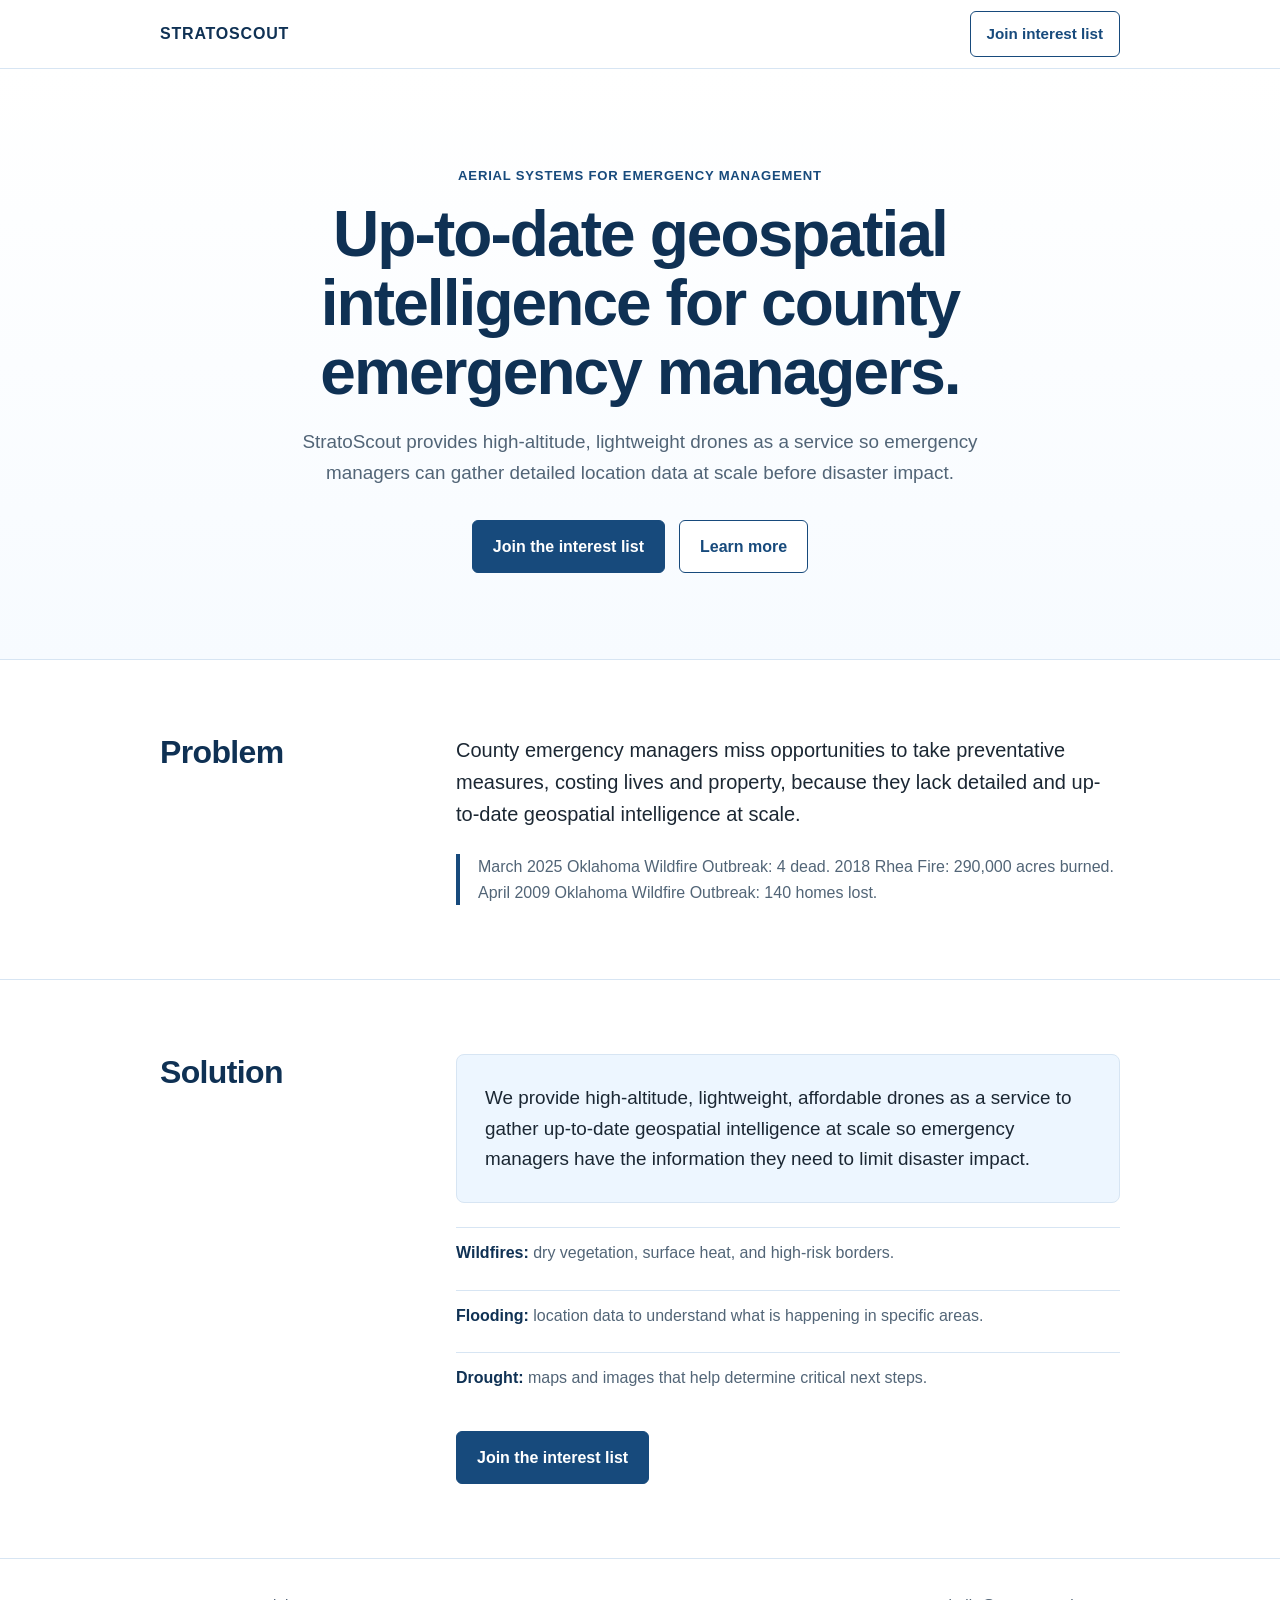
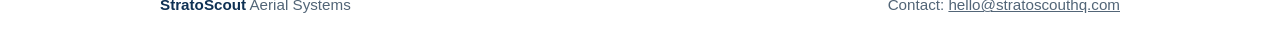
==== index.html @ c500eb5e "Rename stratoscout-interest-website(3).html to index.html" ====
<!DOCTYPE html>
<html lang="en">
<head>
  <meta charset="UTF-8" />
  <meta name="viewport" content="width=device-width, initial-scale=1.0" />
  <title>StratoScout | Interest List</title>
  <meta name="description" content="StratoScout provides high-altitude, lightweight drones as a service for county emergency managers who need up-to-date geospatial intelligence at scale." />
  <style>
    :root {
      --blue: #174a7c;
      --blue-dark: #0f3154;
      --blue-light: #edf6ff;
      --line: #d7e5f3;
      --text: #1b2733;
      --muted: #526577;
      --white: #ffffff;
    }

    * { box-sizing: border-box; }
    html { scroll-behavior: smooth; }

    body {
      margin: 0;
      font-family: Arial, Helvetica, sans-serif;
      color: var(--text);
      background: var(--white);
      line-height: 1.6;
    }

    a { color: inherit; }

    .wrap {
      width: min(960px, calc(100% - 40px));
      margin: 0 auto;
    }

    header {
      border-bottom: 1px solid var(--line);
      background: var(--white);
    }

    .nav {
      min-height: 68px;
      display: flex;
      align-items: center;
      justify-content: space-between;
      gap: 20px;
    }

    .brand {
      text-decoration: none;
      color: var(--blue-dark);
      font-weight: 700;
      font-size: 1rem;
      letter-spacing: 0.05em;
    }

    .nav-link {
      color: var(--blue);
      font-weight: 700;
      text-decoration: none;
      border: 1px solid var(--blue);
      border-radius: 6px;
      padding: 10px 16px;
      font-size: 0.95rem;
    }

    .nav-link:hover,
    .button.secondary:hover {
      background: var(--blue-light);
    }

    .hero {
      text-align: center;
      padding: 96px 0 86px;
      border-bottom: 1px solid var(--line);
      background: linear-gradient(180deg, #ffffff 0%, #f7fbff 100%);
    }

    .eyebrow {
      margin: 0 0 14px;
      color: var(--blue);
      font-weight: 700;
      letter-spacing: 0.06em;
      text-transform: uppercase;
      font-size: 0.82rem;
    }

    h1 {
      margin: 0 auto 20px;
      max-width: 820px;
      font-size: clamp(2.15rem, 5vw, 4rem);
      line-height: 1.08;
      color: var(--blue-dark);
      letter-spacing: -0.03em;
    }

    .hero-copy {
      margin: 0 auto 32px;
      max-width: 720px;
      color: var(--muted);
      font-size: 1.18rem;
    }

    .buttons {
      display: flex;
      justify-content: center;
      gap: 14px;
      flex-wrap: wrap;
    }

    .button {
      display: inline-block;
      text-decoration: none;
      border-radius: 6px;
      padding: 13px 20px;
      font-weight: 700;
      font-size: 1rem;
    }

    .button.primary {
      background: var(--blue);
      color: var(--white);
      border: 1px solid var(--blue);
    }

    .button.primary:hover {
      background: var(--blue-dark);
    }

    .button.secondary {
      background: var(--white);
      color: var(--blue);
      border: 1px solid var(--blue);
    }

    section {
      padding: 74px 0;
      border-bottom: 1px solid var(--line);
    }

    .section-grid {
      display: grid;
      grid-template-columns: 240px 1fr;
      gap: 56px;
      align-items: start;
    }

    h2 {
      margin: 0;
      color: var(--blue-dark);
      font-size: 2rem;
      line-height: 1.15;
      letter-spacing: -0.02em;
    }

    .lead {
      margin: 0;
      font-size: 1.25rem;
      color: var(--text);
      max-width: 680px;
    }

    .note {
      margin: 24px 0 0;
      padding-left: 18px;
      border-left: 4px solid var(--blue);
      color: var(--muted);
      max-width: 680px;
    }

    .solution-card {
      border: 1px solid var(--line);
      border-radius: 8px;
      padding: 28px;
      background: var(--blue-light);
      max-width: 740px;
    }

    .solution-card p {
      margin: 0;
      font-size: 1.18rem;
    }

    .simple-list {
      margin: 24px 0 0;
      padding: 0;
      list-style: none;
      display: grid;
      gap: 12px;
      max-width: 680px;
    }

    .simple-list li {
      padding: 12px 0;
      border-top: 1px solid var(--line);
      color: var(--muted);
    }

    .simple-list strong {
      color: var(--blue-dark);
    }

    .solution-cta {
      margin-top: 28px;
    }

    footer {
      padding: 34px 0;
      color: var(--muted);
      font-size: 0.95rem;
    }

    .footer-row {
      display: flex;
      align-items: center;
      justify-content: space-between;
      gap: 16px;
      flex-wrap: wrap;
    }

    footer strong {
      color: var(--blue-dark);
    }

    @media (max-width: 740px) {
      .wrap { width: min(100% - 28px, 960px); }
      .hero { padding: 72px 0 66px; }
      .section-grid { grid-template-columns: 1fr; gap: 22px; }
      section { padding: 56px 0; }
      .nav-link { padding: 9px 12px; }
    }
  </style>
</head>
<body>
  <header>
    <div class="wrap nav">
      <a class="brand" href="#top">STRATOSCOUT</a>
      <a class="nav-link" href="mailto:hello@stratoscouthq.com?subject=StratoScout%20Interest%20List">Join interest list</a>
    </div>
  </header>

  <main id="top">
    <section class="hero" aria-labelledby="hero-title">
      <div class="wrap">
        <p class="eyebrow">Aerial systems for emergency management</p>
        <h1 id="hero-title">Up-to-date geospatial intelligence for county emergency managers.</h1>
        <p class="hero-copy">
          StratoScout provides high-altitude, lightweight drones as a service so emergency managers can gather detailed location data at scale before disaster impact.
        </p>
        <div class="buttons">
          <a class="button primary" href="mailto:hello@stratoscouthq.com?subject=StratoScout%20Interest%20List">Join the interest list</a>
          <a class="button secondary" href="#problem">Learn more</a>
        </div>
      </div>
    </section>

    <section id="problem" aria-labelledby="problem-title">
      <div class="wrap section-grid">
        <h2 id="problem-title">Problem</h2>
        <div>
          <p class="lead">
            County emergency managers miss opportunities to take preventative measures, costing lives and property, because they lack detailed and up-to-date geospatial intelligence at scale.
          </p>
          <p class="note">
            March 2025 Oklahoma Wildfire Outbreak: 4 dead. 2018 Rhea Fire: 290,000 acres burned. April 2009 Oklahoma Wildfire Outbreak: 140 homes lost.
          </p>
        </div>
      </div>
    </section>

    <section id="solution" aria-labelledby="solution-title">
      <div class="wrap section-grid">
        <h2 id="solution-title">Solution</h2>
        <div>
          <div class="solution-card">
            <p>
              We provide high-altitude, lightweight, affordable drones as a service to gather up-to-date geospatial intelligence at scale so emergency managers have the information they need to limit disaster impact.
            </p>
          </div>

          <ul class="simple-list" aria-label="Examples of intelligence StratoScout can support">
            <li><strong>Wildfires:</strong> dry vegetation, surface heat, and high-risk borders.</li>
            <li><strong>Flooding:</strong> location data to understand what is happening in specific areas.</li>
            <li><strong>Drought:</strong> maps and images that help determine critical next steps.</li>
          </ul>

          <div class="solution-cta">
            <a class="button primary" href="mailto:hello@stratoscouthq.com?subject=StratoScout%20Interest%20List">Join the interest list</a>
          </div>
        </div>
      </div>
    </section>
  </main>

  <footer>
    <div class="wrap footer-row">
      <div><strong>StratoScout</strong> Aerial Systems</div>
      <div>Contact: <a href="mailto:hello@stratoscouthq.com">hello@stratoscouthq.com</a></div>
    </div>
  </footer>
</body>
</html>
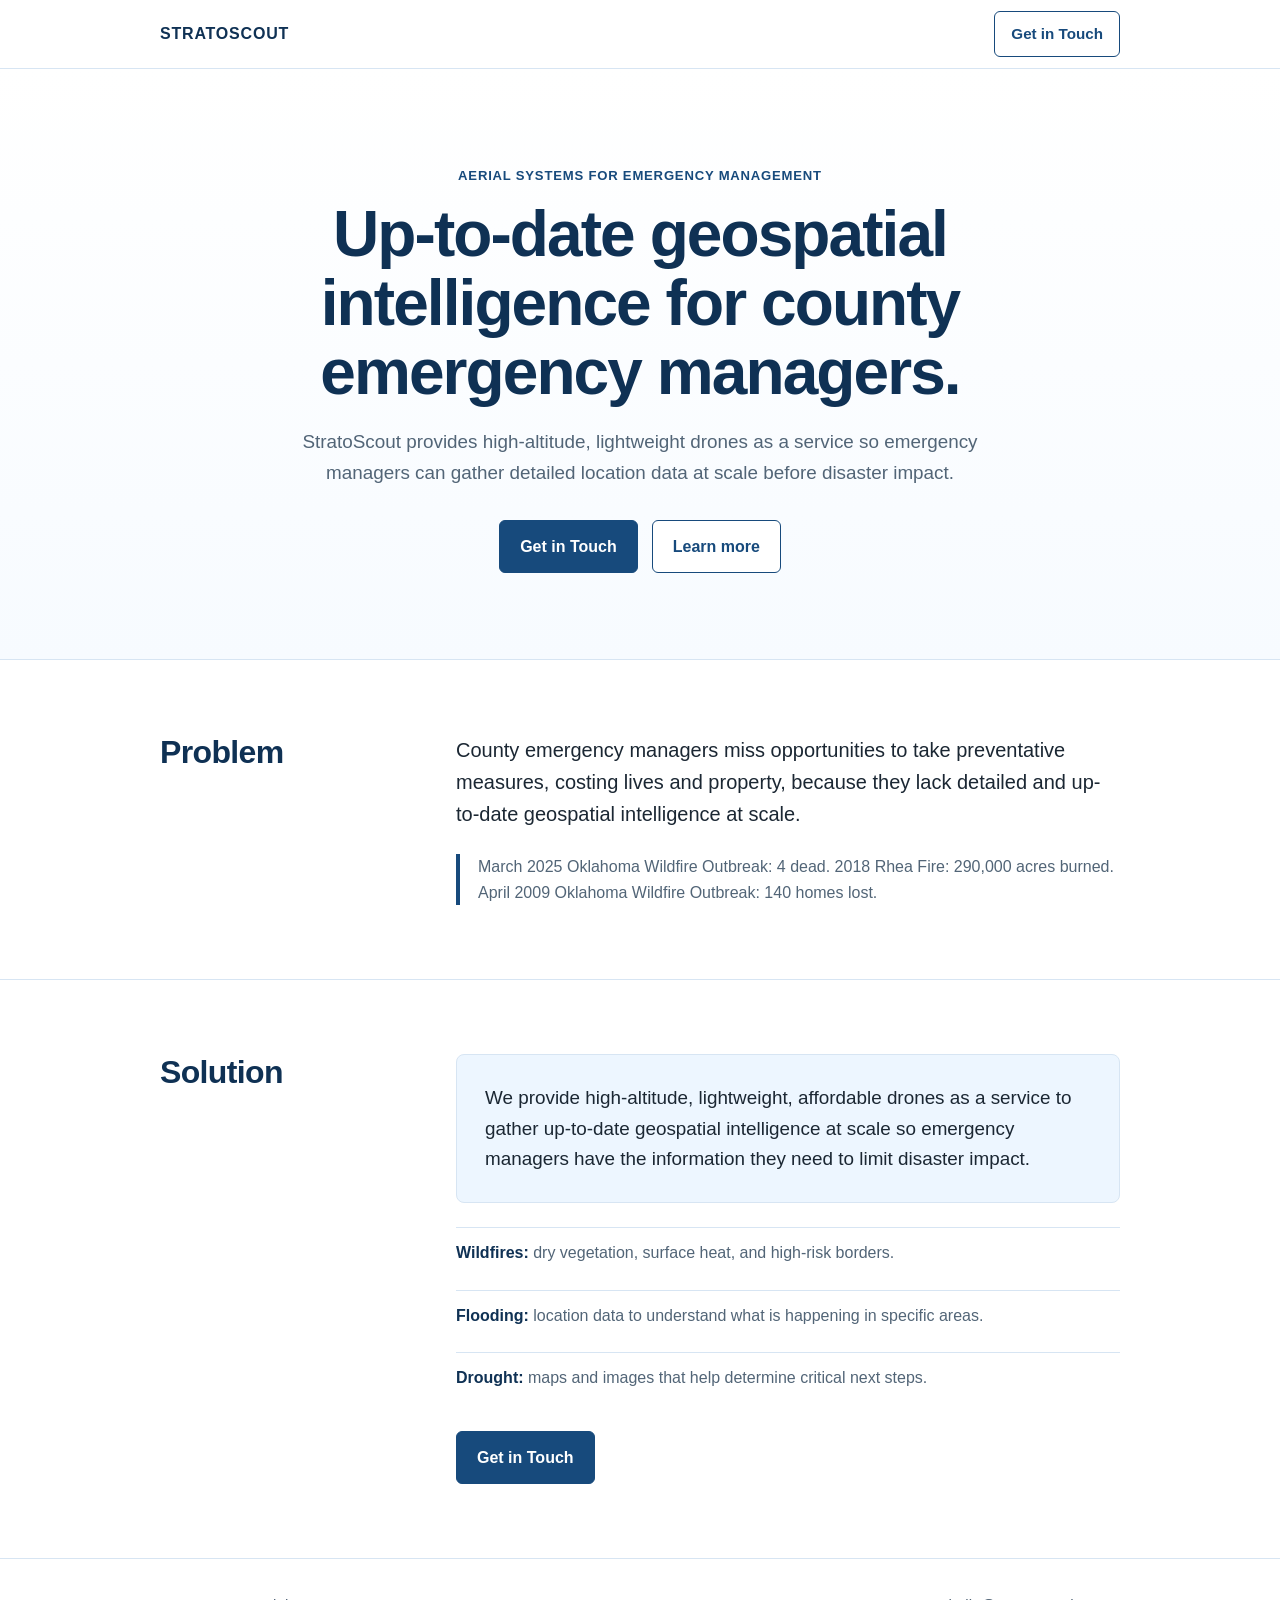
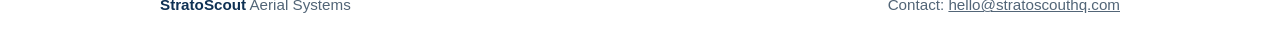
==== commit edad1d79: "Update CTAs to "Get in Touch" and update mailto subjects Updated the top navigation, hero section, a" ====
--- a/index.html
+++ b/index.html
@@ -236,7 +236,7 @@
   <header>
     <div class="wrap nav">
       <a class="brand" href="#top">STRATOSCOUT</a>
-      <a class="nav-link" href="mailto:hello@stratoscouthq.com?subject=StratoScout%20Interest%20List">Join interest list</a>
+      <a class="nav-link" href="mailto:hello@stratoscouthq.com?subject=StratoScout%20Contact">Get in Touch</a>
     </div>
   </header>
 
@@ -249,7 +249,7 @@
           StratoScout provides high-altitude, lightweight drones as a service so emergency managers can gather detailed location data at scale before disaster impact.
         </p>
         <div class="buttons">
-          <a class="button primary" href="mailto:hello@stratoscouthq.com?subject=StratoScout%20Interest%20List">Join the interest list</a>
+          <a class="button primary" href="mailto:hello@stratoscouthq.com?subject=StratoScout%20Contact">Get in Touch</a>
           <a class="button secondary" href="#problem">Learn more</a>
         </div>
       </div>
@@ -286,7 +286,7 @@
           </ul>
 
           <div class="solution-cta">
-            <a class="button primary" href="mailto:hello@stratoscouthq.com?subject=StratoScout%20Interest%20List">Join the interest list</a>
+            <a class="button primary" href="mailto:hello@stratoscouthq.com?subject=StratoScout%20Contact">Get in Touch</a>
           </div>
         </div>
       </div>
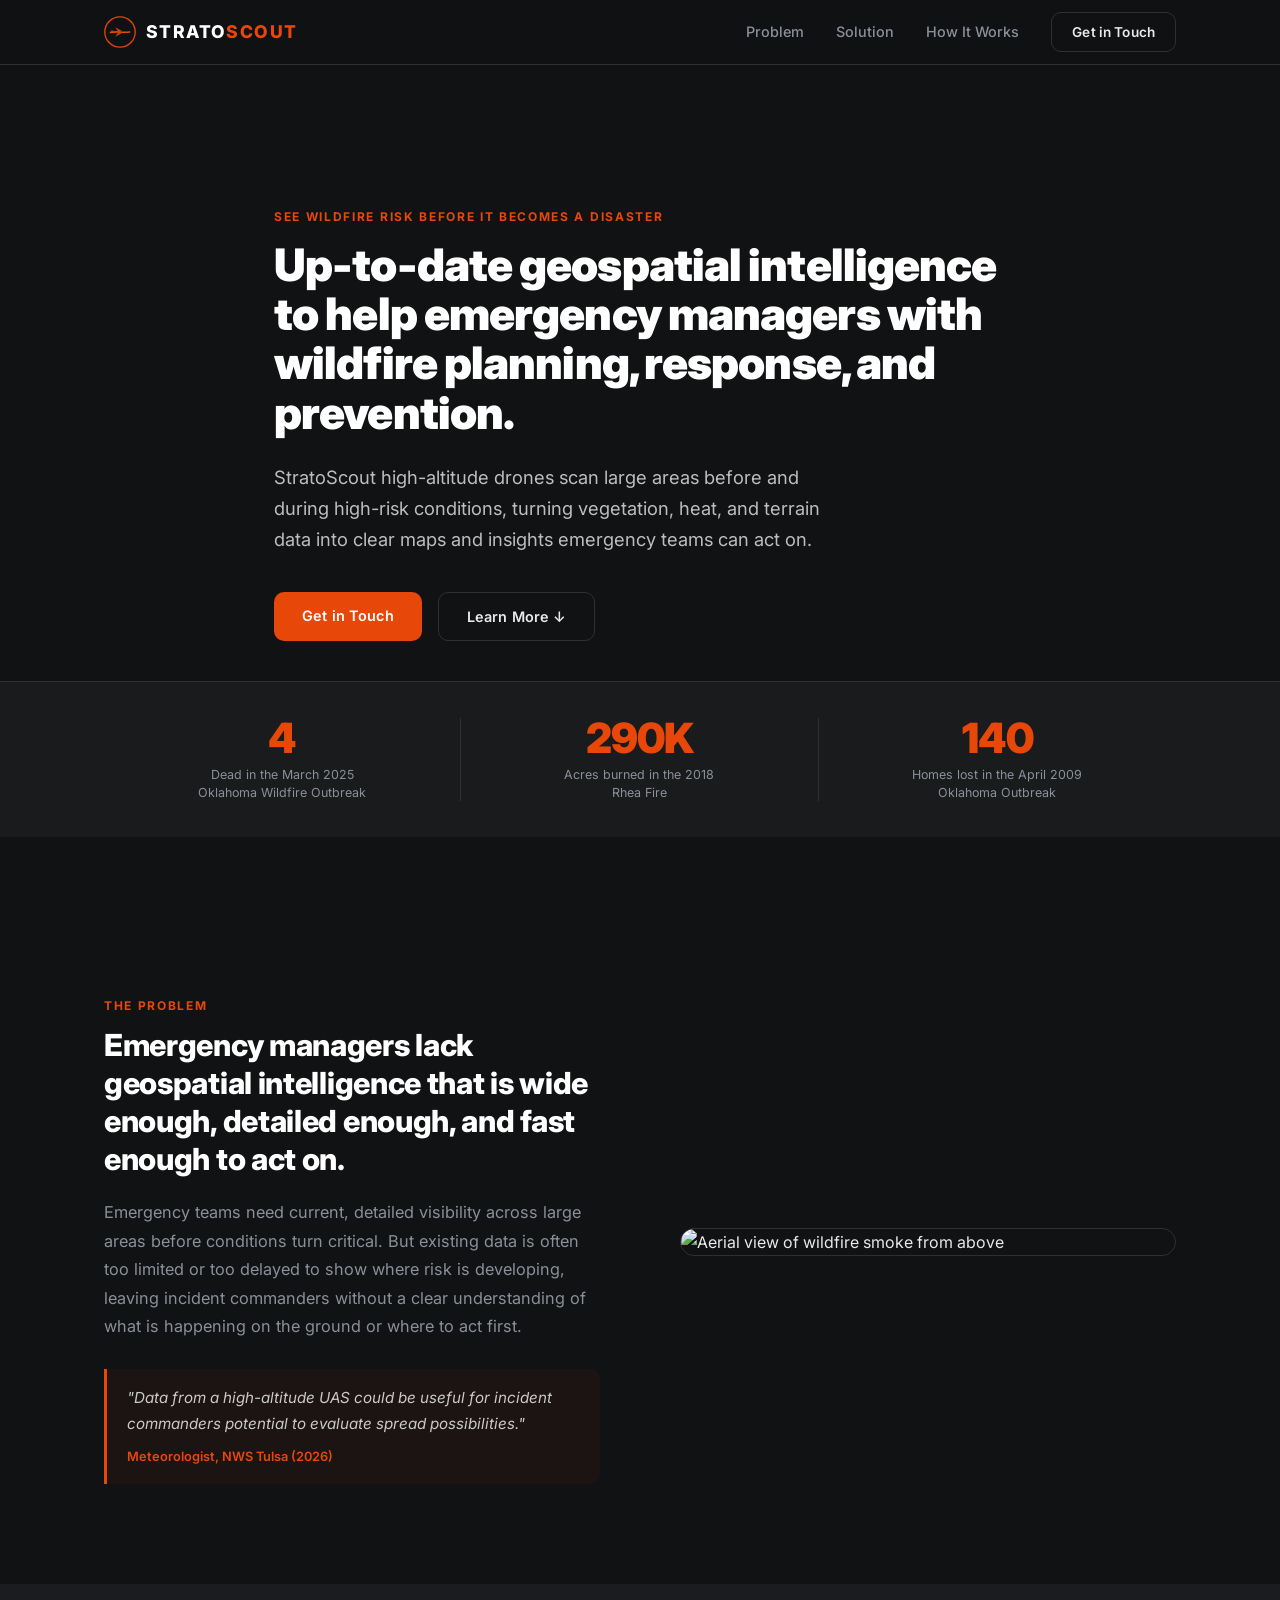
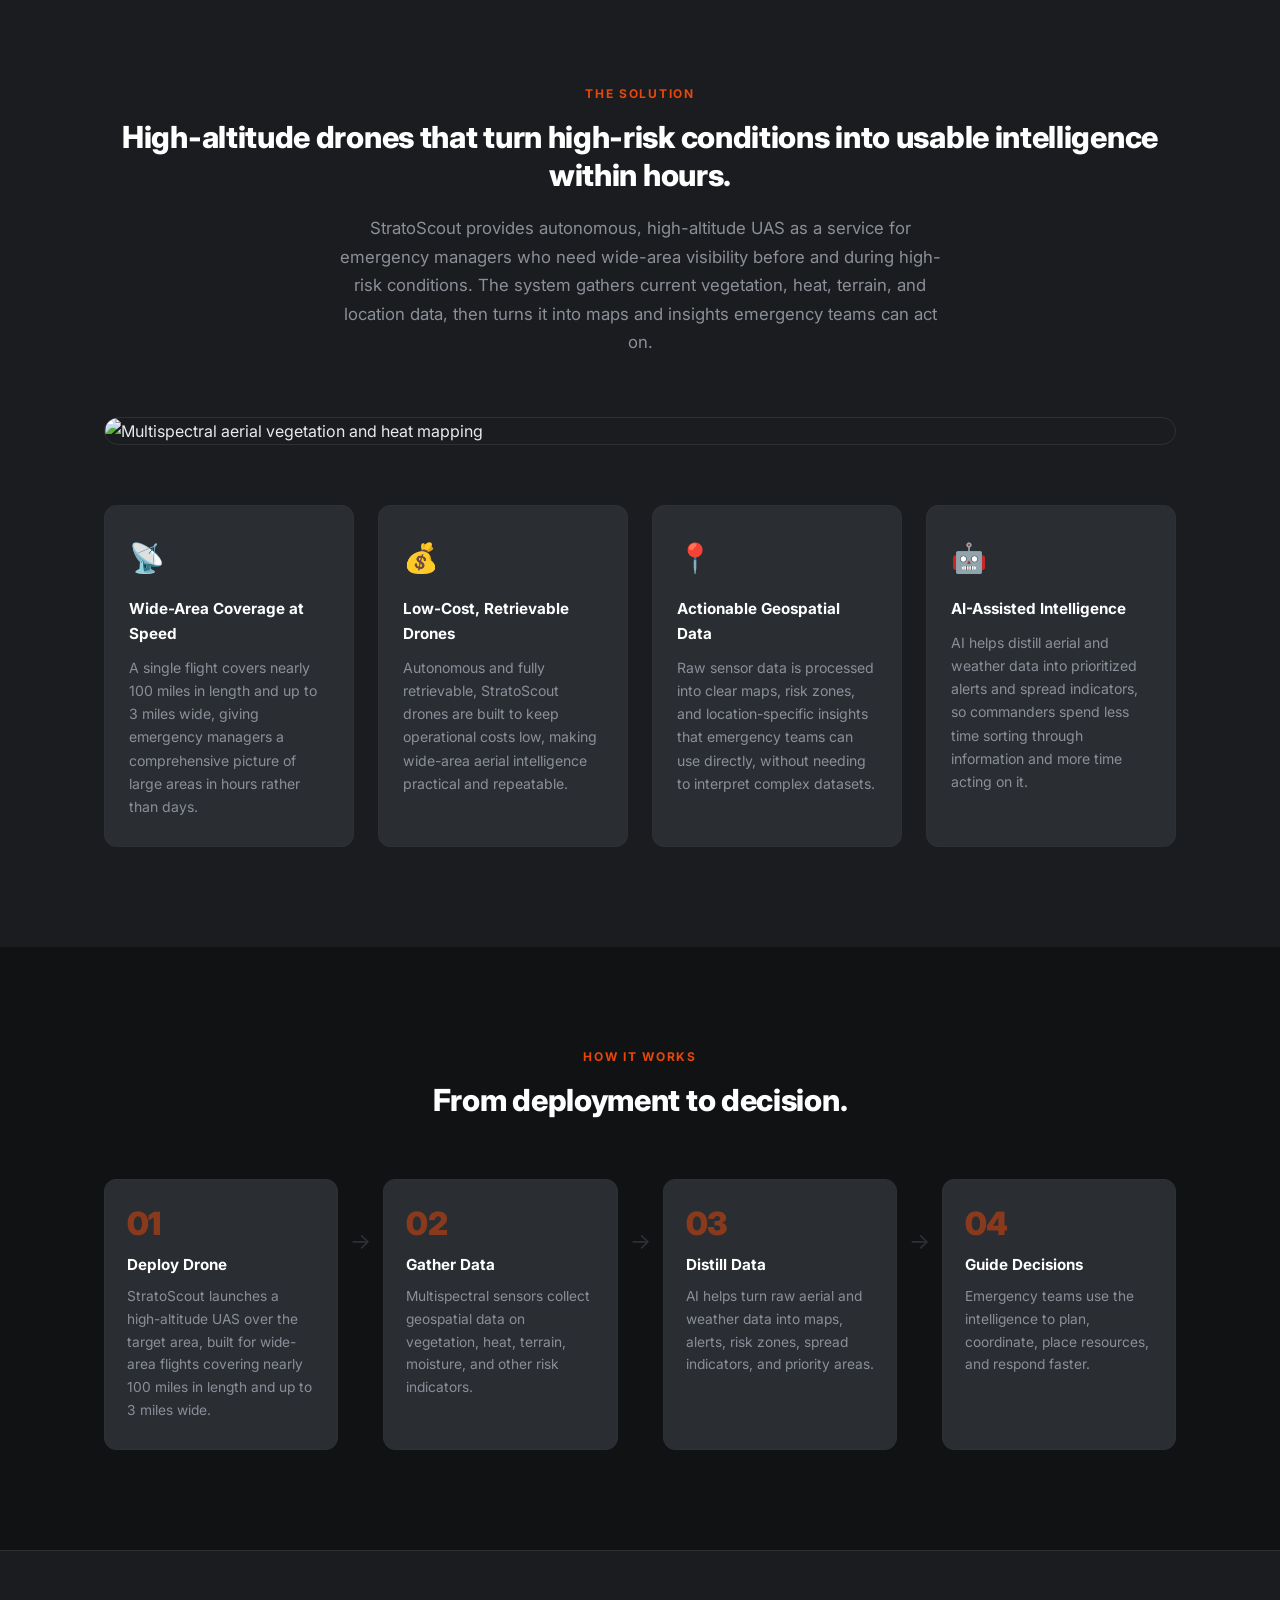
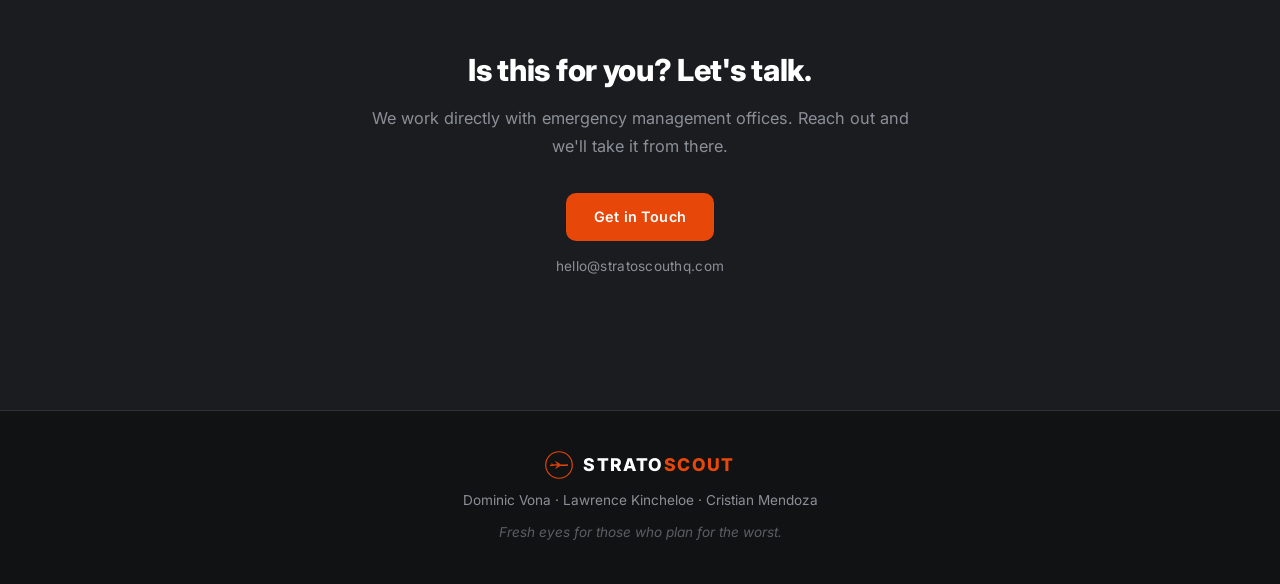
==== commit 4dfda850: "Add files via upload" ====
--- a/index.html
+++ b/index.html
@@ -3,301 +3,212 @@
 <head>
   <meta charset="UTF-8" />
   <meta name="viewport" content="width=device-width, initial-scale=1.0" />
-  <title>StratoScout | Interest List</title>
-  <meta name="description" content="StratoScout provides high-altitude, lightweight drones as a service for county emergency managers who need up-to-date geospatial intelligence at scale." />
-  <style>
-    :root {
-      --blue: #174a7c;
-      --blue-dark: #0f3154;
-      --blue-light: #edf6ff;
-      --line: #d7e5f3;
-      --text: #1b2733;
-      --muted: #526577;
-      --white: #ffffff;
-    }
-
-    * { box-sizing: border-box; }
-    html { scroll-behavior: smooth; }
-
-    body {
-      margin: 0;
-      font-family: Arial, Helvetica, sans-serif;
-      color: var(--text);
-      background: var(--white);
-      line-height: 1.6;
-    }
-
-    a { color: inherit; }
-
-    .wrap {
-      width: min(960px, calc(100% - 40px));
-      margin: 0 auto;
-    }
-
-    header {
-      border-bottom: 1px solid var(--line);
-      background: var(--white);
-    }
-
-    .nav {
-      min-height: 68px;
-      display: flex;
-      align-items: center;
-      justify-content: space-between;
-      gap: 20px;
-    }
-
-    .brand {
-      text-decoration: none;
-      color: var(--blue-dark);
-      font-weight: 700;
-      font-size: 1rem;
-      letter-spacing: 0.05em;
-    }
-
-    .nav-link {
-      color: var(--blue);
-      font-weight: 700;
-      text-decoration: none;
-      border: 1px solid var(--blue);
-      border-radius: 6px;
-      padding: 10px 16px;
-      font-size: 0.95rem;
-    }
-
-    .nav-link:hover,
-    .button.secondary:hover {
-      background: var(--blue-light);
-    }
-
-    .hero {
-      text-align: center;
-      padding: 96px 0 86px;
-      border-bottom: 1px solid var(--line);
-      background: linear-gradient(180deg, #ffffff 0%, #f7fbff 100%);
-    }
-
-    .eyebrow {
-      margin: 0 0 14px;
-      color: var(--blue);
-      font-weight: 700;
-      letter-spacing: 0.06em;
-      text-transform: uppercase;
-      font-size: 0.82rem;
-    }
-
-    h1 {
-      margin: 0 auto 20px;
-      max-width: 820px;
-      font-size: clamp(2.15rem, 5vw, 4rem);
-      line-height: 1.08;
-      color: var(--blue-dark);
-      letter-spacing: -0.03em;
-    }
-
-    .hero-copy {
-      margin: 0 auto 32px;
-      max-width: 720px;
-      color: var(--muted);
-      font-size: 1.18rem;
-    }
-
-    .buttons {
-      display: flex;
-      justify-content: center;
-      gap: 14px;
-      flex-wrap: wrap;
-    }
-
-    .button {
-      display: inline-block;
-      text-decoration: none;
-      border-radius: 6px;
-      padding: 13px 20px;
-      font-weight: 700;
-      font-size: 1rem;
-    }
-
-    .button.primary {
-      background: var(--blue);
-      color: var(--white);
-      border: 1px solid var(--blue);
-    }
-
-    .button.primary:hover {
-      background: var(--blue-dark);
-    }
-
-    .button.secondary {
-      background: var(--white);
-      color: var(--blue);
-      border: 1px solid var(--blue);
-    }
-
-    section {
-      padding: 74px 0;
-      border-bottom: 1px solid var(--line);
-    }
-
-    .section-grid {
-      display: grid;
-      grid-template-columns: 240px 1fr;
-      gap: 56px;
-      align-items: start;
-    }
-
-    h2 {
-      margin: 0;
-      color: var(--blue-dark);
-      font-size: 2rem;
-      line-height: 1.15;
-      letter-spacing: -0.02em;
-    }
-
-    .lead {
-      margin: 0;
-      font-size: 1.25rem;
-      color: var(--text);
-      max-width: 680px;
-    }
-
-    .note {
-      margin: 24px 0 0;
-      padding-left: 18px;
-      border-left: 4px solid var(--blue);
-      color: var(--muted);
-      max-width: 680px;
-    }
-
-    .solution-card {
-      border: 1px solid var(--line);
-      border-radius: 8px;
-      padding: 28px;
-      background: var(--blue-light);
-      max-width: 740px;
-    }
-
-    .solution-card p {
-      margin: 0;
-      font-size: 1.18rem;
-    }
-
-    .simple-list {
-      margin: 24px 0 0;
-      padding: 0;
-      list-style: none;
-      display: grid;
-      gap: 12px;
-      max-width: 680px;
-    }
-
-    .simple-list li {
-      padding: 12px 0;
-      border-top: 1px solid var(--line);
-      color: var(--muted);
-    }
-
-    .simple-list strong {
-      color: var(--blue-dark);
-    }
-
-    .solution-cta {
-      margin-top: 28px;
-    }
-
-    footer {
-      padding: 34px 0;
-      color: var(--muted);
-      font-size: 0.95rem;
-    }
-
-    .footer-row {
-      display: flex;
-      align-items: center;
-      justify-content: space-between;
-      gap: 16px;
-      flex-wrap: wrap;
-    }
-
-    footer strong {
-      color: var(--blue-dark);
-    }
-
-    @media (max-width: 740px) {
-      .wrap { width: min(100% - 28px, 960px); }
-      .hero { padding: 72px 0 66px; }
-      .section-grid { grid-template-columns: 1fr; gap: 22px; }
-      section { padding: 56px 0; }
-      .nav-link { padding: 9px 12px; }
-    }
-  </style>
+  <title>StratoScout — Wildfire Intelligence for Emergency Managers</title>
+  <link rel="preconnect" href="https://fonts.googleapis.com" />
+  <link rel="preconnect" href="https://fonts.gstatic.com" crossorigin />
+  <link href="https://fonts.googleapis.com/css2?family=Inter:wght@300;400;500;600;700;800;900&display=swap" rel="stylesheet" />
+  <link rel="stylesheet" href="css/style.css" />
 </head>
 <body>
-  <header>
-    <div class="wrap nav">
-      <a class="brand" href="#top">STRATOSCOUT</a>
-      <a class="nav-link" href="mailto:hello@stratoscouthq.com?subject=StratoScout%20Contact">Get in Touch</a>
+
+  <!-- NAV -->
+  <header class="nav-bar">
+    <div class="container nav-inner">
+      <a href="#" class="logo-wrap">
+        <!-- Fixed-wing drone in circle -->
+        <svg class="logo-icon" viewBox="0 0 40 40" fill="none" xmlns="http://www.w3.org/2000/svg" aria-hidden="true">
+          <circle cx="20" cy="20" r="19" stroke="#E8470A" stroke-width="1.6"/>
+          <!-- Fuselage -->
+          <path d="M8 20.5 Q14 19.5 20 20 Q26 20.5 32 20" stroke="#E8470A" stroke-width="2" stroke-linecap="round"/>
+          <!-- Nose cone -->
+          <path d="M30 20 L33 19.5 L32 20 L33 20.5 Z" fill="#E8470A"/>
+          <!-- Main wing -->
+          <path d="M18 20 L14 14 L22 18.5 Z" fill="#E8470A" opacity="0.9"/>
+          <path d="M18 20 L14 26 L22 21.5 Z" fill="#E8470A" opacity="0.9"/>
+          <!-- Tail fin vertical -->
+          <path d="M10 20 L9 16.5 L12 19.5 Z" fill="#E8470A" opacity="0.75"/>
+          <!-- Tail fin horizontal -->
+          <path d="M10 20 L8 18.5 L13 20 L8 21.5 Z" fill="#E8470A" opacity="0.6"/>
+        </svg>
+        <span class="logo-text">STRATO<span>SCOUT</span></span>
+      </a>
+      <nav>
+        <a href="#problem">Problem</a>
+        <a href="#solution">Solution</a>
+        <a href="#how">How It Works</a>
+        <a href="mailto:hello@stratoscouthq.com" class="btn btn-outline">Get in Touch</a>
+      </nav>
     </div>
   </header>
 
-  <main id="top">
-    <section class="hero" aria-labelledby="hero-title">
-      <div class="wrap">
-        <p class="eyebrow">Aerial systems for emergency management</p>
-        <h1 id="hero-title">Up-to-date geospatial intelligence for county emergency managers.</h1>
-        <p class="hero-copy">
-          StratoScout provides high-altitude, lightweight drones as a service so emergency managers can gather detailed location data at scale before disaster impact.
+  <!-- HERO -->
+  <section class="hero" id="hero">
+    <div class="container hero-content">
+      <p class="eyebrow">See wildfire risk before it becomes a disaster</p>
+      <h1>Up-to-date geospatial intelligence to help emergency managers with wildfire planning, response, and prevention.</h1>
+      <p class="hero-sub">StratoScout high-altitude drones scan large areas before and during high-risk conditions, turning vegetation, heat, and terrain data into clear maps and insights emergency teams can act on.</p>
+      <div class="hero-ctas">
+        <a href="mailto:hello@stratoscouthq.com" class="btn btn-primary">Get in Touch</a>
+        <a href="#problem" class="btn btn-ghost">Learn More ↓</a>
+      </div>
+    </div>
+    <div class="hero-stats">
+      <div class="container stats-row">
+        <div class="stat">
+          <span class="stat-num">4</span>
+          <span class="stat-label">Dead in the March 2025 Oklahoma Wildfire Outbreak</span>
+        </div>
+        <div class="stat">
+          <span class="stat-num">290K</span>
+          <span class="stat-label">Acres burned in the 2018 Rhea Fire</span>
+        </div>
+        <div class="stat">
+          <span class="stat-num">140</span>
+          <span class="stat-label">Homes lost in the April 2009 Oklahoma Outbreak</span>
+        </div>
+      </div>
+    </div>
+  </section>
+
+  <!-- PROBLEM -->
+  <section class="section problem" id="problem">
+    <div class="container two-col">
+      <div class="col-text">
+        <p class="eyebrow red">The Problem</p>
+        <h2>Emergency managers lack geospatial intelligence that is wide enough, detailed enough, and fast enough to act on.</h2>
+        <p>
+          Emergency teams need current, detailed visibility across large areas before conditions turn critical. But existing data is often too limited or too delayed to show where risk is developing, leaving incident commanders without a clear understanding of what is happening on the ground or where to act first.
         </p>
-        <div class="buttons">
-          <a class="button primary" href="mailto:hello@stratoscouthq.com?subject=StratoScout%20Contact">Get in Touch</a>
-          <a class="button secondary" href="#problem">Learn more</a>
-        </div>
-      </div>
-    </section>
-
-    <section id="problem" aria-labelledby="problem-title">
-      <div class="wrap section-grid">
-        <h2 id="problem-title">Problem</h2>
-        <div>
-          <p class="lead">
-            County emergency managers miss opportunities to take preventative measures, costing lives and property, because they lack detailed and up-to-date geospatial intelligence at scale.
-          </p>
-          <p class="note">
-            March 2025 Oklahoma Wildfire Outbreak: 4 dead. 2018 Rhea Fire: 290,000 acres burned. April 2009 Oklahoma Wildfire Outbreak: 140 homes lost.
-          </p>
-        </div>
-      </div>
-    </section>
-
-    <section id="solution" aria-labelledby="solution-title">
-      <div class="wrap section-grid">
-        <h2 id="solution-title">Solution</h2>
-        <div>
-          <div class="solution-card">
-            <p>
-              We provide high-altitude, lightweight, affordable drones as a service to gather up-to-date geospatial intelligence at scale so emergency managers have the information they need to limit disaster impact.
-            </p>
-          </div>
-
-          <ul class="simple-list" aria-label="Examples of intelligence StratoScout can support">
-            <li><strong>Wildfires:</strong> dry vegetation, surface heat, and high-risk borders.</li>
-            <li><strong>Flooding:</strong> location data to understand what is happening in specific areas.</li>
-            <li><strong>Drought:</strong> maps and images that help determine critical next steps.</li>
-          </ul>
-
-          <div class="solution-cta">
-            <a class="button primary" href="mailto:hello@stratoscouthq.com?subject=StratoScout%20Contact">Get in Touch</a>
-          </div>
-        </div>
-      </div>
-    </section>
-  </main>
-
-  <footer>
-    <div class="wrap footer-row">
-      <div><strong>StratoScout</strong> Aerial Systems</div>
-      <div>Contact: <a href="mailto:hello@stratoscouthq.com">hello@stratoscouthq.com</a></div>
+        <blockquote>
+          "Data from a high-altitude UAS could be useful for incident commanders potential to evaluate spread possibilities."
+          <cite>Meteorologist, NWS Tulsa (2026)</cite>
+        </blockquote>
+      </div>
+      <div class="col-image">
+        <img
+          src="https://sspark.genspark.ai/cfimages?u1=fB91pYPb%2BNQe5XE4NJVCYpVlz7plMw%2FBbLyDO6OpMxwn2CTvtntF8voIf8W72%2F0ABJM1roxCmI7W5QBmFLT1t4U7lt2%2FXI66j%2F6Fr5uMeD9ZB7aD%2F8ylQdbPI4T55Lq31r7x0xu75KgHWDjGC6mT7QUtd3YZ3oXGZDGDb6rD9WRjmneyeBvyDiI%2FDg%2Bu61kiE4ctV1TyDPlS&u2=iX7nvNwXRlOCPoTn&width=2560"
+          alt="Aerial view of wildfire smoke from above"
+        />
+      </div>
+    </div>
+  </section>
+
+  <!-- SOLUTION -->
+  <section class="section solution" id="solution">
+    <div class="container">
+      <div class="section-header center">
+        <p class="eyebrow">The Solution</p>
+        <h2>High-altitude drones that turn high-risk conditions into usable intelligence within hours.</h2>
+        <p class="section-sub">
+          StratoScout provides autonomous, high-altitude UAS as a service for emergency managers who need wide-area visibility before and during high-risk conditions. The system gathers current vegetation, heat, terrain, and location data, then turns it into maps and insights emergency teams can act on.
+        </p>
+      </div>
+
+      <div class="solution-image-wrap">
+        <img
+          src="https://www.genspark.ai/api/files/s/5a5Pif5G"
+          alt="Multispectral aerial vegetation and heat mapping"
+        />
+      </div>
+
+      <div class="features-grid">
+        <div class="feature-card">
+          <div class="feature-icon">📡</div>
+          <h3>Wide-Area Coverage at Speed</h3>
+          <p>A single flight covers nearly 100 miles in length and up to 3 miles wide, giving emergency managers a comprehensive picture of large areas in hours rather than days.</p>
+        </div>
+        <div class="feature-card">
+          <div class="feature-icon">💰</div>
+          <h3>Low-Cost, Retrievable Drones</h3>
+          <p>Autonomous and fully retrievable, StratoScout drones are built to keep operational costs low, making wide-area aerial intelligence practical and repeatable.</p>
+        </div>
+        <div class="feature-card">
+          <div class="feature-icon">📍</div>
+          <h3>Actionable Geospatial Data</h3>
+          <p>Raw sensor data is processed into clear maps, risk zones, and location-specific insights that emergency teams can use directly, without needing to interpret complex datasets.</p>
+        </div>
+        <div class="feature-card">
+          <div class="feature-icon">🤖</div>
+          <h3>AI-Assisted Intelligence</h3>
+          <p>AI helps distill aerial and weather data into prioritized alerts and spread indicators, so commanders spend less time sorting through information and more time acting on it.</p>
+        </div>
+      </div>
+    </div>
+  </section>
+
+  <!-- HOW IT WORKS -->
+  <section class="section how" id="how">
+    <div class="container">
+      <div class="section-header center">
+        <p class="eyebrow">How It Works</p>
+        <h2>From deployment to decision.</h2>
+      </div>
+      <div class="steps-row">
+        <div class="step">
+          <div class="step-num">01</div>
+          <div class="step-body">
+            <h4>Deploy Drone</h4>
+            <p>StratoScout launches a high-altitude UAS over the target area, built for wide-area flights covering nearly 100 miles in length and up to 3 miles wide.</p>
+          </div>
+        </div>
+        <div class="step-arrow">→</div>
+        <div class="step">
+          <div class="step-num">02</div>
+          <div class="step-body">
+            <h4>Gather Data</h4>
+            <p>Multispectral sensors collect geospatial data on vegetation, heat, terrain, moisture, and other risk indicators.</p>
+          </div>
+        </div>
+        <div class="step-arrow">→</div>
+        <div class="step">
+          <div class="step-num">03</div>
+          <div class="step-body">
+            <h4>Distill Data</h4>
+            <p>AI helps turn raw aerial and weather data into maps, alerts, risk zones, spread indicators, and priority areas.</p>
+          </div>
+        </div>
+        <div class="step-arrow">→</div>
+        <div class="step">
+          <div class="step-num">04</div>
+          <div class="step-body">
+            <h4>Guide Decisions</h4>
+            <p>Emergency teams use the intelligence to plan, coordinate, place resources, and respond faster.</p>
+          </div>
+        </div>
+      </div>
+    </div>
+  </section>
+
+  <!-- CTA BAND -->
+  <section class="section cta-band" id="contact">
+    <div class="container cta-band-inner">
+      <h2>Is this for you? Let's talk.</h2>
+      <p>We work directly with emergency management offices. Reach out and we'll take it from there.</p>
+      <a href="mailto:hello@stratoscouthq.com" class="btn btn-primary">Get in Touch</a>
+      <p class="cta-email">hello@stratoscouthq.com</p>
+    </div>
+  </section>
+
+  <!-- FOOTER -->
+  <footer class="footer">
+    <div class="container footer-inner">
+      <a href="#" class="logo-wrap">
+        <svg class="logo-icon logo-icon-sm" viewBox="0 0 40 40" fill="none" xmlns="http://www.w3.org/2000/svg" aria-hidden="true">
+          <circle cx="20" cy="20" r="19" stroke="#E8470A" stroke-width="1.6"/>
+          <path d="M8 20.5 Q14 19.5 20 20 Q26 20.5 32 20" stroke="#E8470A" stroke-width="2" stroke-linecap="round"/>
+          <path d="M30 20 L33 19.5 L32 20 L33 20.5 Z" fill="#E8470A"/>
+          <path d="M18 20 L14 14 L22 18.5 Z" fill="#E8470A" opacity="0.9"/>
+          <path d="M18 20 L14 26 L22 21.5 Z" fill="#E8470A" opacity="0.9"/>
+          <path d="M10 20 L9 16.5 L12 19.5 Z" fill="#E8470A" opacity="0.75"/>
+          <path d="M10 20 L8 18.5 L13 20 L8 21.5 Z" fill="#E8470A" opacity="0.6"/>
+        </svg>
+        <span class="logo-text">STRATO<span>SCOUT</span></span>
+      </a>
+      <p>Dominic Vona · Lawrence Kincheloe · Cristian Mendoza</p>
+      <p class="footer-tagline">Fresh eyes for those who plan for the worst.</p>
     </div>
   </footer>
+
+  <script src="js/main.js"></script>
 </body>
 </html>
--- a/css/style.css
+++ b/css/style.css
@@ -0,0 +1,556 @@
+/* ─── RESET & BASE ─── */
+*, *::before, *::after { box-sizing: border-box; margin: 0; padding: 0; }
+
+:root {
+  --orange:   #E8470A;
+  --orange-d: #C03A06;
+  --charcoal: #111214;
+  --dark:     #1A1C1F;
+  --mid:      #2A2D32;
+  --border:   #2E3035;
+  --text:     #E8E9EB;
+  --muted:    #8B8F98;
+  --white:    #FFFFFF;
+  --radius:   10px;
+  --section-gap: 100px;
+}
+
+html { scroll-behavior: smooth; }
+
+body {
+  font-family: 'Inter', sans-serif;
+  background: var(--charcoal);
+  color: var(--text);
+  line-height: 1.65;
+  font-size: 16px;
+  overflow-x: hidden;
+}
+
+/* ─── CONTAINER ─── */
+.container {
+  max-width: 1120px;
+  margin: 0 auto;
+  padding: 0 24px;
+}
+
+/* ─── NAV ─── */
+.nav-bar {
+  position: fixed;
+  top: 0;
+  left: 0;
+  right: 0;
+  z-index: 100;
+  background: rgba(17, 18, 20, 0.92);
+  backdrop-filter: blur(12px);
+  border-bottom: 1px solid var(--border);
+}
+
+.nav-inner {
+  display: flex;
+  align-items: center;
+  justify-content: space-between;
+  height: 64px;
+}
+
+/* Logo */
+.logo-wrap {
+  display: flex;
+  align-items: center;
+  gap: 10px;
+  text-decoration: none;
+  flex-shrink: 0;
+}
+.logo-icon {
+  width: 32px;
+  height: 32px;
+  flex-shrink: 0;
+  display: block;
+}
+.logo-icon-sm {
+  width: 28px;
+  height: 28px;
+}
+.logo-text {
+  font-size: 1.1rem;
+  font-weight: 800;
+  letter-spacing: 0.08em;
+  color: var(--white);
+  line-height: 1;
+}
+.logo-text span { color: var(--orange); }
+
+nav {
+  display: flex;
+  align-items: center;
+  gap: 32px;
+}
+nav a {
+  color: var(--muted);
+  text-decoration: none;
+  font-size: 0.9rem;
+  font-weight: 500;
+  transition: color 0.2s;
+}
+nav a:hover { color: var(--white); }
+
+/* ─── BUTTONS ─── */
+.btn {
+  display: inline-block;
+  padding: 12px 28px;
+  border-radius: var(--radius);
+  font-weight: 600;
+  font-size: 0.9rem;
+  text-decoration: none;
+  transition: all 0.2s;
+  cursor: pointer;
+  border: none;
+  letter-spacing: 0.01em;
+}
+.btn-primary {
+  background: var(--orange);
+  color: #fff;
+}
+.btn-primary:hover {
+  background: var(--orange-d);
+  transform: translateY(-1px);
+  box-shadow: 0 8px 24px rgba(232, 71, 10, 0.35);
+}
+.btn-ghost {
+  background: transparent;
+  color: var(--text);
+  border: 1px solid var(--border);
+}
+.btn-ghost:hover {
+  border-color: var(--muted);
+  color: var(--white);
+}
+.btn-outline {
+  padding: 8px 20px;
+  background: transparent;
+  color: var(--text);
+  border: 1px solid var(--border);
+  border-radius: var(--radius);
+  font-size: 0.85rem;
+  font-weight: 600;
+}
+.btn-outline:hover {
+  background: var(--orange);
+  color: #fff;
+  border-color: var(--orange);
+}
+
+/* ─── EYEBROW ─── */
+.eyebrow {
+  font-size: 0.75rem;
+  font-weight: 700;
+  letter-spacing: 0.14em;
+  text-transform: uppercase;
+  color: var(--orange);
+  margin-bottom: 14px;
+  display: block;
+}
+.eyebrow.red { color: var(--orange); font-size: 0.75rem; }
+
+.hero .eyebrow {
+  font-size: 0.75rem;
+}
+
+/* ─── HERO ─── */
+.hero {
+  position: relative;
+  min-height: 100vh;
+  display: flex;
+  flex-direction: column;
+  justify-content: center;
+  background:
+    linear-gradient(to bottom, rgba(17,18,20,0.65) 0%, rgba(17,18,20,0.85) 60%, rgba(17,18,20,1) 100%),
+    url('https://sspark.genspark.ai/cfimages?u1=YIVVGIOG6jGF3LKnIV%2F9af0OVBtmYvzt7pyJ%2FUjHjdLgSg1K5Fy9sb7aNWZSBWy3k59xVbitufidv%2BlOg2ollLU0fAo9%2FHJIi41WfhOweT%2B72kYAgMg04FfVZL3%2Ft4WcdSsLIE9GPyxHiAo3Oo6KFSLnf88hX2ZfC5QrQIYc89Y18itzV3msKdWpGi4%3D&u2=ZSTJCbOuBSy69%2FVm&width=2560')
+    center center / cover no-repeat;
+  padding-top: 64px;
+}
+
+.hero-content {
+  padding-top: 80px;
+  padding-bottom: 40px;
+  max-width: 780px;
+}
+
+.hero h1 {
+  font-size: clamp(1.9rem, 3.5vw, 2.8rem);
+  font-weight: 900;
+  line-height: 1.1;
+  color: var(--white);
+  margin-bottom: 24px;
+  letter-spacing: -0.02em;
+}
+
+.hero-sub {
+  font-size: 1.15rem;
+  color: rgba(232, 233, 235, 0.8);
+  max-width: 560px;
+  margin-bottom: 36px;
+  line-height: 1.7;
+}
+
+.hero-ctas {
+  display: flex;
+  gap: 16px;
+  flex-wrap: wrap;
+}
+
+/* Hero Stats */
+.hero-stats {
+  background: rgba(26,28,31,0.9);
+  border-top: 1px solid var(--border);
+  padding: 36px 0;
+}
+
+.stats-row {
+  display: grid;
+  grid-template-columns: repeat(3, 1fr);
+  gap: 0;
+}
+
+.stat {
+  display: flex;
+  flex-direction: column;
+  align-items: center;
+  text-align: center;
+  padding: 0 32px;
+  border-right: 1px solid var(--border);
+}
+.stat:last-child { border-right: none; }
+
+.stat-num {
+  font-size: 2.6rem;
+  font-weight: 900;
+  color: var(--orange);
+  line-height: 1;
+  margin-bottom: 6px;
+  letter-spacing: -0.02em;
+}
+.stat-label {
+  font-size: 0.78rem;
+  color: var(--muted);
+  line-height: 1.4;
+  max-width: 180px;
+}
+
+/* ─── SECTIONS ─── */
+.section {
+  padding: var(--section-gap) 0;
+}
+
+.section-header {
+  margin-bottom: 60px;
+}
+.section-header.center {
+  text-align: center;
+}
+
+h2 {
+  font-size: 1.9rem;
+  font-weight: 800;
+  line-height: 1.25;
+  color: var(--white);
+  margin-bottom: 20px;
+  letter-spacing: -0.01em;
+}
+
+.section-sub {
+  font-size: 1.05rem;
+  color: var(--muted);
+  max-width: 620px;
+  margin: 0 auto;
+  line-height: 1.7;
+}
+
+/* ─── TWO COL ─── */
+.two-col {
+  display: grid;
+  grid-template-columns: 1fr 1fr;
+  gap: 80px;
+  align-items: center;
+}
+.two-col.reverse .col-text { order: 2; }
+.two-col.reverse .col-image { order: 1; }
+
+.col-text p {
+  color: var(--muted);
+  margin-bottom: 16px;
+  font-size: 1.02rem;
+  line-height: 1.75;
+}
+.col-text p.eyebrow {
+  font-size: 0.75rem;
+  line-height: 1;
+  margin-bottom: 14px;
+  color: var(--orange);
+}
+
+.col-image img {
+  width: 100%;
+  border-radius: 14px;
+  display: block;
+  object-fit: cover;
+  max-height: 420px;
+  border: 1px solid var(--border);
+}
+
+/* ─── PROBLEM ─── */
+.problem {
+  background: var(--charcoal);
+}
+
+blockquote {
+  border-left: 3px solid var(--orange);
+  padding: 16px 20px;
+  background: rgba(232,71,10,0.05);
+  border-radius: 0 var(--radius) var(--radius) 0;
+  margin-top: 28px;
+  font-style: italic;
+  color: rgba(232,233,235,0.85);
+  font-size: 0.95rem;
+  line-height: 1.7;
+}
+cite {
+  display: block;
+  margin-top: 10px;
+  font-size: 0.8rem;
+  font-style: normal;
+  font-weight: 600;
+  color: var(--orange);
+}
+
+/* ─── SOLUTION ─── */
+.solution {
+  background: var(--dark);
+}
+
+.solution-image-wrap {
+  position: relative;
+  margin-bottom: 60px;
+  border-radius: 14px;
+  overflow: hidden;
+  border: 1px solid var(--border);
+}
+.solution-image-wrap img {
+  width: 100%;
+  max-height: 460px;
+  object-fit: cover;
+  display: block;
+}
+.image-caption {
+  position: absolute;
+  bottom: 0;
+  left: 0;
+  right: 0;
+  background: linear-gradient(transparent, rgba(0,0,0,0.7));
+  padding: 16px 20px 14px;
+  font-size: 0.8rem;
+  color: var(--muted);
+  letter-spacing: 0.04em;
+}
+
+.features-grid {
+  display: grid;
+  grid-template-columns: repeat(4, 1fr);
+  gap: 24px;
+}
+
+.feature-card {
+  background: var(--mid);
+  border: 1px solid var(--border);
+  border-radius: 12px;
+  padding: 28px 24px;
+  transition: border-color 0.2s, transform 0.2s;
+}
+.feature-card:hover {
+  border-color: var(--orange);
+  transform: translateY(-4px);
+}
+.feature-icon {
+  font-size: 1.8rem;
+  margin-bottom: 14px;
+}
+.feature-card h3 {
+  font-size: 0.95rem;
+  font-weight: 700;
+  color: var(--white);
+  margin-bottom: 10px;
+}
+.feature-card p {
+  font-size: 0.88rem;
+  color: var(--muted);
+  line-height: 1.65;
+}
+
+/* ─── HOW IT WORKS ─── */
+.how {
+  background: var(--charcoal);
+}
+
+.steps-row {
+  display: flex;
+  align-items: stretch;
+  gap: 12px;
+}
+
+.step {
+  flex: 1;
+  display: flex;
+  flex-direction: column;
+  background: var(--mid);
+  border: 1px solid var(--border);
+  border-radius: 12px;
+  padding: 28px 22px;
+}
+
+.step-body {
+  flex: 1;
+}
+.step-num {
+  font-size: 2rem;
+  font-weight: 900;
+  color: var(--orange);
+  opacity: 0.5;
+  line-height: 1;
+  margin-bottom: 12px;
+  letter-spacing: -0.02em;
+}
+.step-body h4 {
+  font-size: 0.95rem;
+  font-weight: 700;
+  color: var(--white);
+  margin-bottom: 8px;
+}
+.step-body p {
+  font-size: 0.86rem;
+  color: var(--muted);
+  line-height: 1.65;
+}
+.step-arrow {
+  font-size: 1.4rem;
+  color: var(--border);
+  padding-top: 44px;
+  flex-shrink: 0;
+}
+
+/* CTA BAND */
+.cta-band {
+  background: var(--dark);
+  border-top: 1px solid var(--border);
+}
+
+.cta-band-inner {
+  max-width: 600px;
+  margin: 0 auto;
+  text-align: center;
+}
+
+.cta-band-inner h2 {
+  margin-bottom: 16px;
+}
+
+.cta-band-inner > p {
+  color: var(--muted);
+  font-size: 1.02rem;
+  margin-bottom: 32px;
+  line-height: 1.7;
+}
+
+.cta-email {
+  margin-top: 14px !important;
+  font-size: 0.85rem !important;
+  color: var(--muted) !important;
+  letter-spacing: 0.02em;
+}
+
+/* ─── FOOTER ─── */
+.footer {
+  background: var(--charcoal);
+  border-top: 1px solid var(--border);
+  padding: 40px 0;
+}
+
+.footer-inner {
+  display: flex;
+  flex-direction: column;
+  align-items: center;
+  gap: 10px;
+  text-align: center;
+}
+.footer p {
+  font-size: 0.85rem;
+  color: var(--muted);
+}
+.footer-tagline {
+  font-style: italic;
+  opacity: 0.6;
+}
+
+/* ─── NAV ACTIVE ─── */
+nav a.active { color: var(--white); }
+
+/* ─── FADE IN ─── */
+.fade-item {
+  opacity: 0;
+  transform: translateY(20px);
+  transition: opacity 0.5s ease, transform 0.5s ease;
+}
+.fade-item.visible {
+  opacity: 1;
+  transform: translateY(0);
+}
+
+/* ─── RESPONSIVE ─── */
+@media (max-width: 900px) {
+  .features-grid {
+    grid-template-columns: repeat(2, 1fr);
+  }
+  .two-col {
+    grid-template-columns: 1fr;
+    gap: 40px;
+  }
+  .two-col.reverse .col-text { order: 1; }
+  .two-col.reverse .col-image { order: 2; }
+  .stats-row {
+    grid-template-columns: repeat(3, 1fr);
+    gap: 0;
+  }
+  .steps-row {
+    flex-direction: column;
+    gap: 16px;
+  }
+  .step-arrow { display: none; }
+  .val-cards {
+    grid-template-columns: 1fr;
+  }
+}
+
+@media (max-width: 640px) {
+  :root { --section-gap: 64px; }
+
+  .nav-inner nav a:not(.btn-outline) { display: none; }
+
+  .hero h1 { font-size: 2rem; }
+
+  .stats-row {
+    grid-template-columns: 1fr;
+    gap: 0;
+  }
+  .stat {
+    border-right: none;
+    border-bottom: 1px solid var(--border);
+    padding: 20px 16px;
+  }
+  .stat:last-child { border-bottom: none; }
+
+  .features-grid {
+    grid-template-columns: 1fr;
+  }
+
+  .form-row {
+    grid-template-columns: 1fr;
+  }
+}
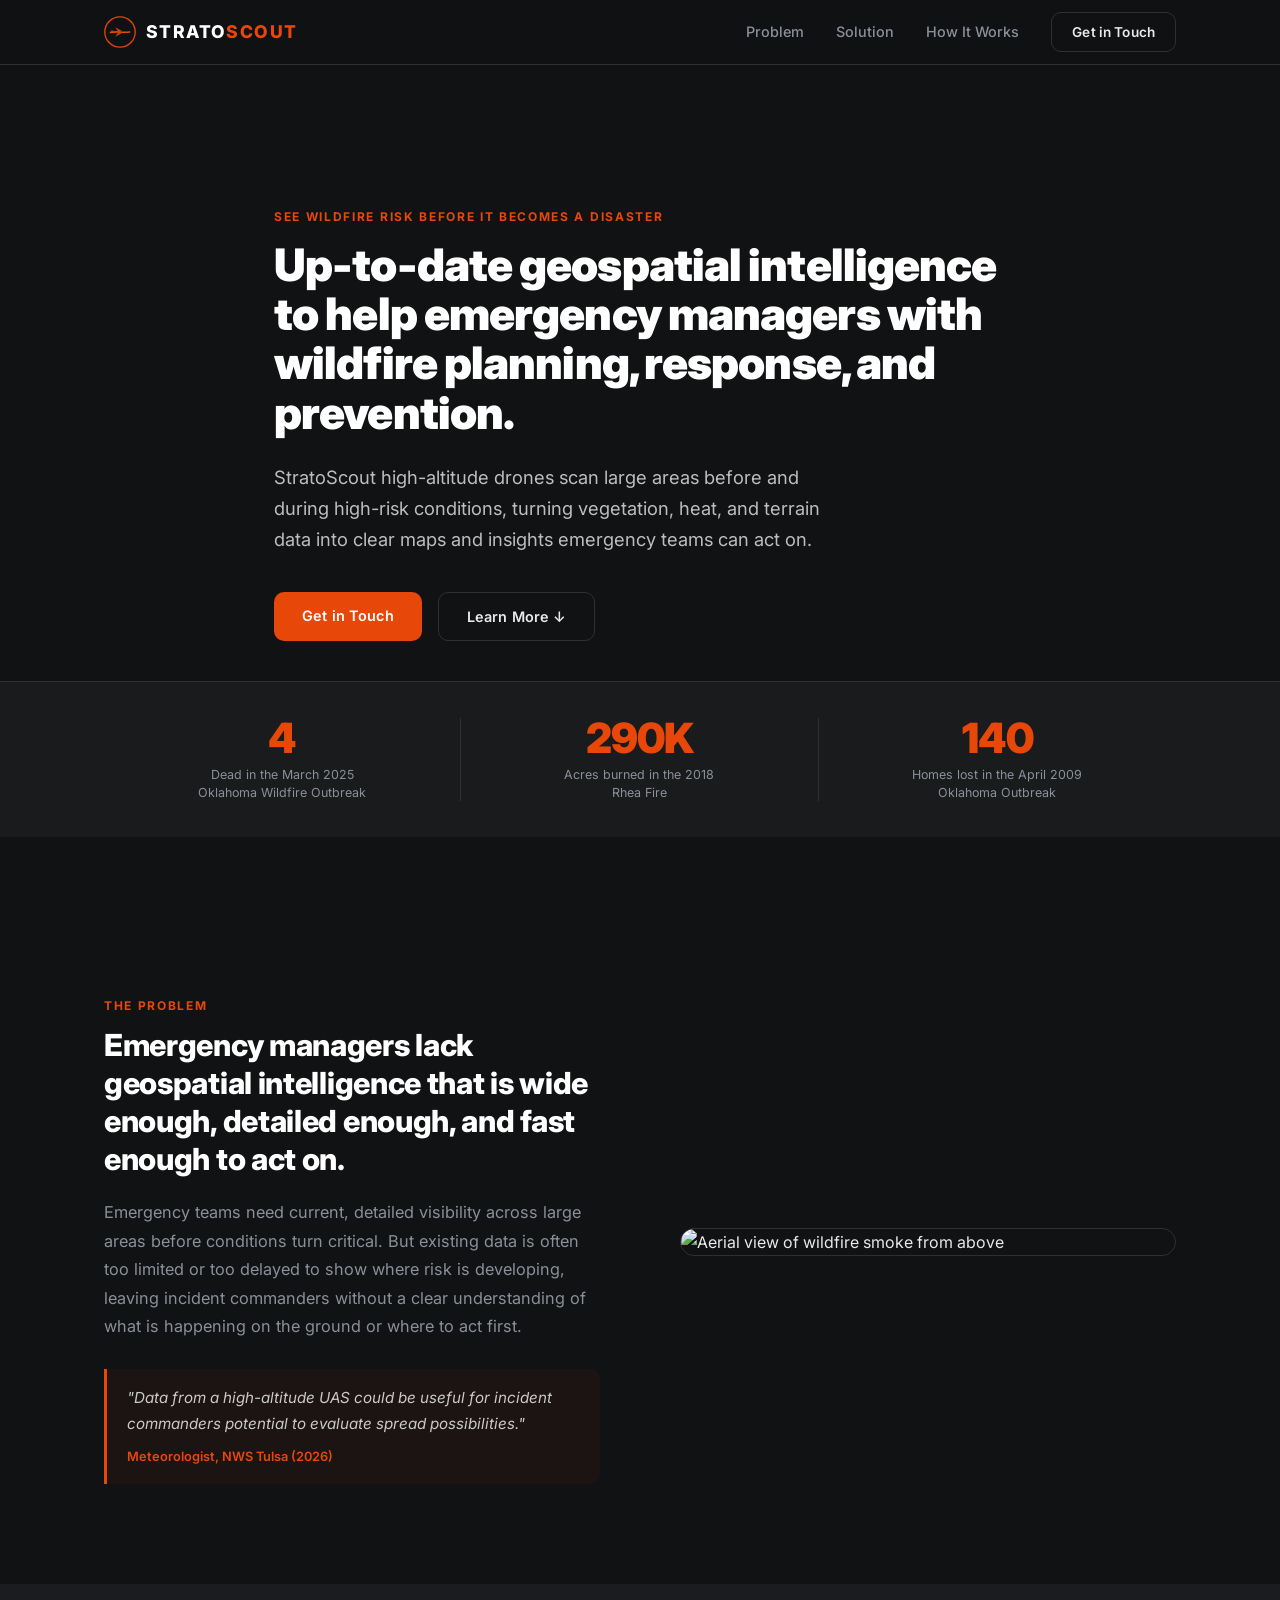
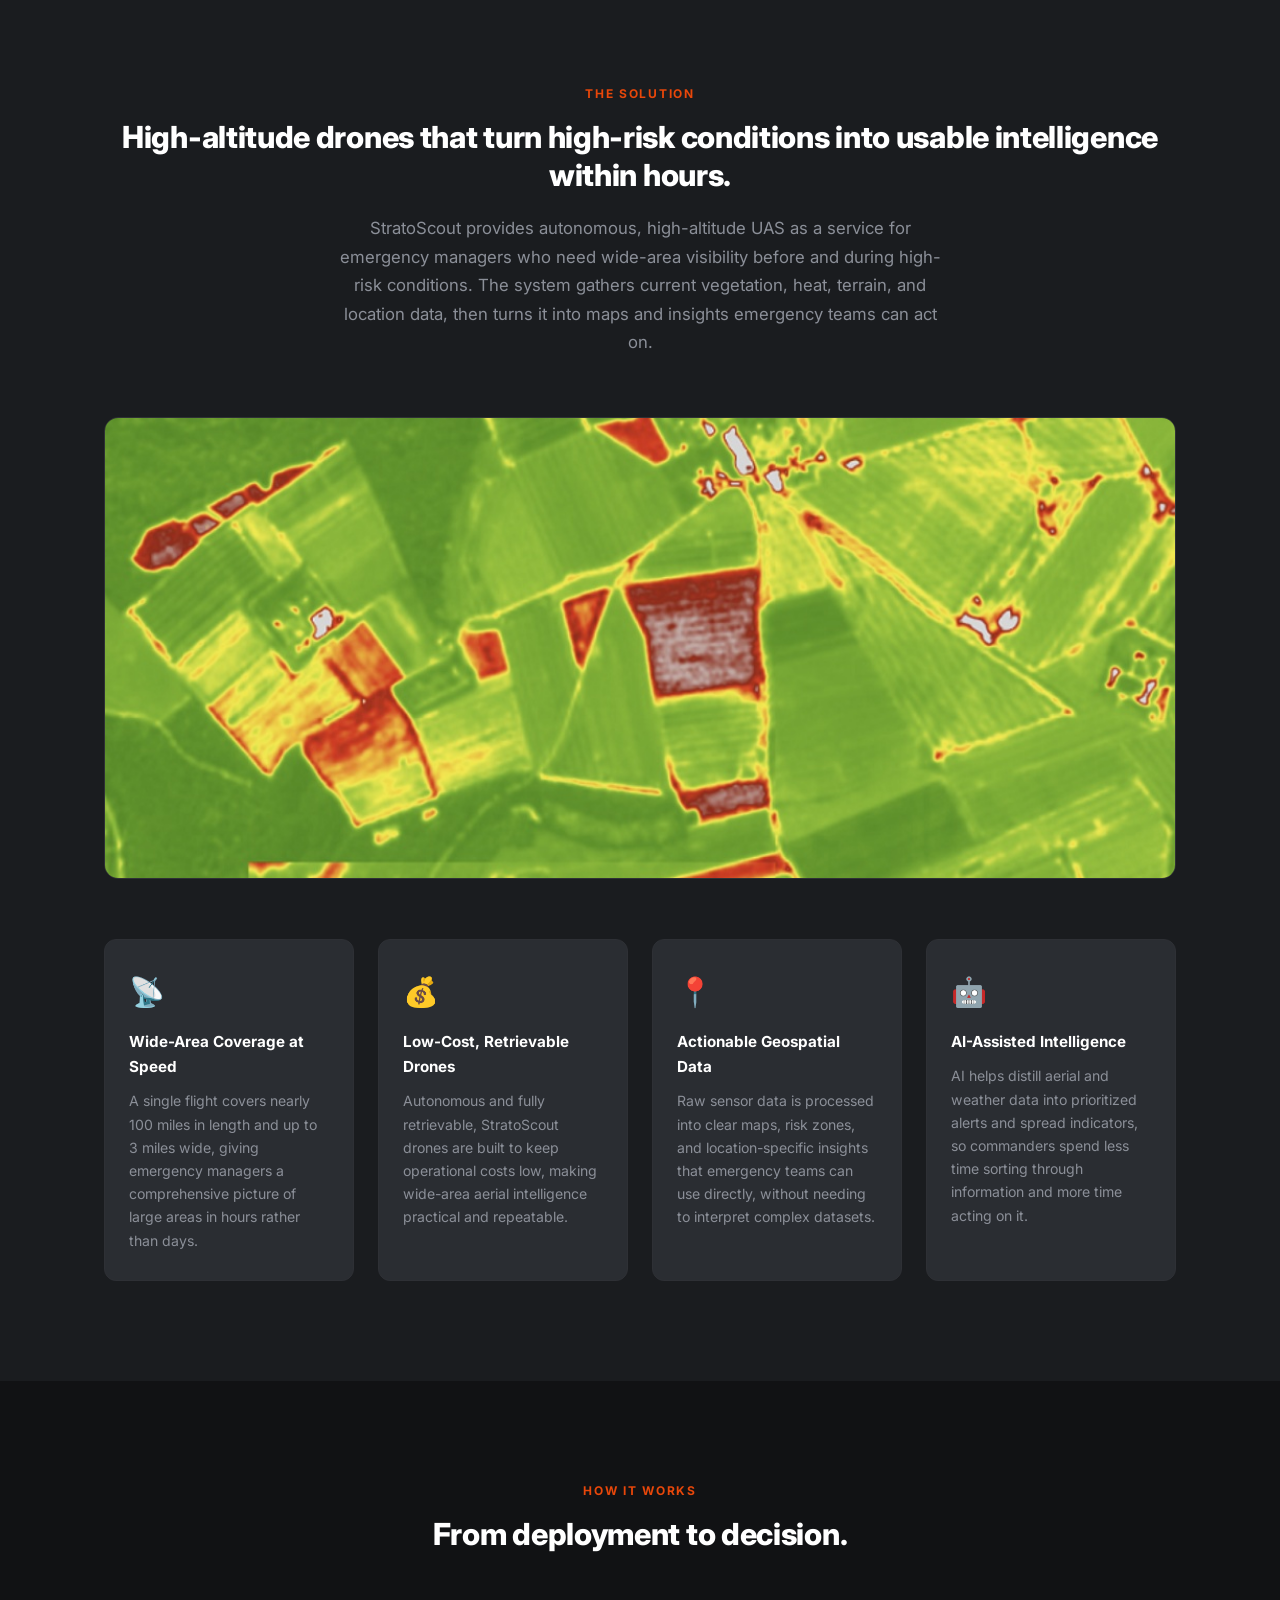
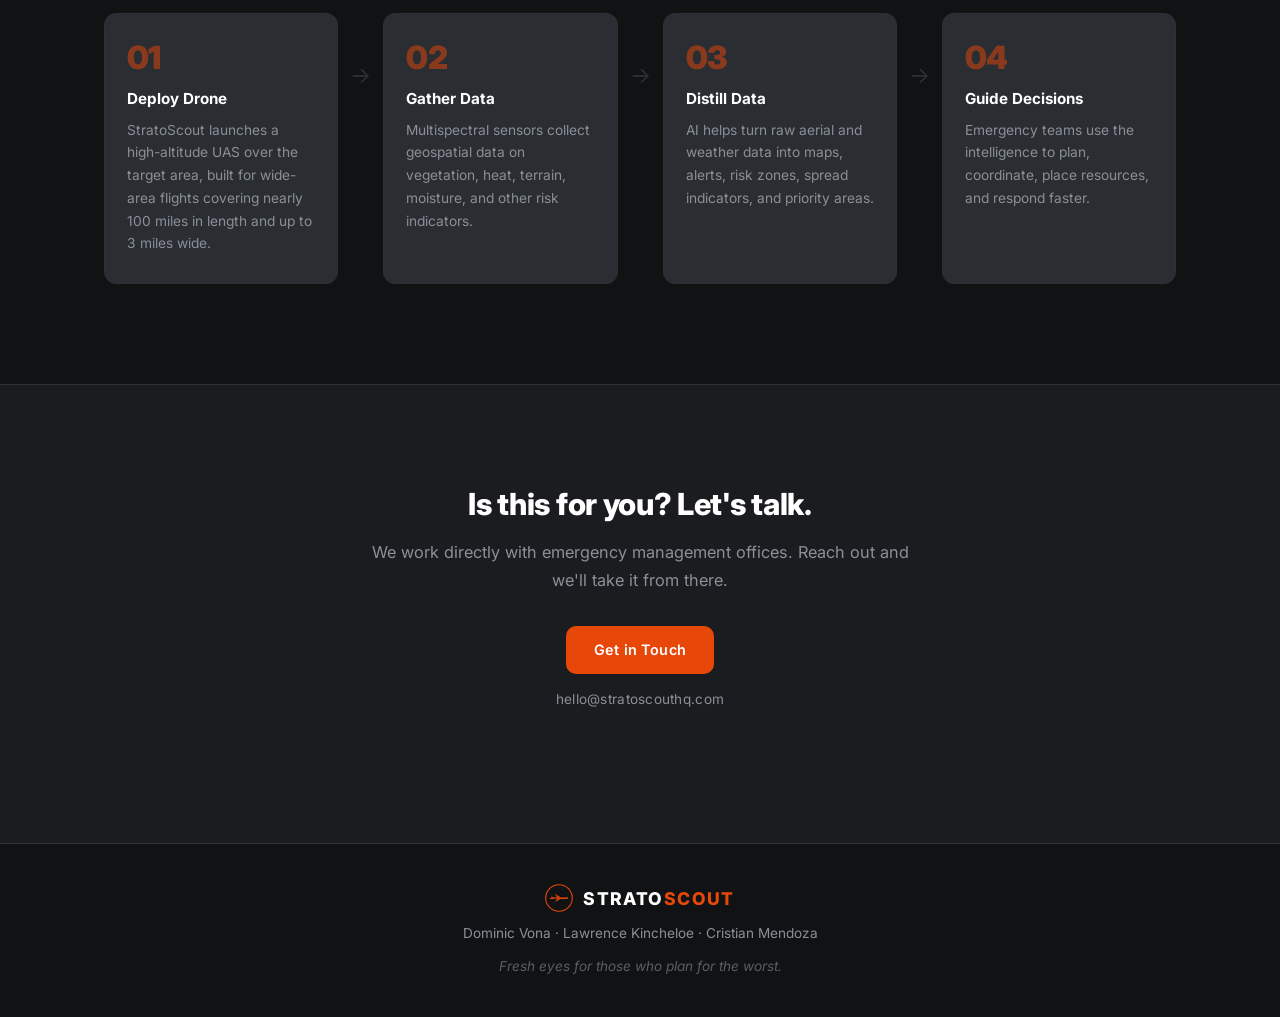
==== commit aa8f1fe8: "Add files via upload" ====
--- a/index.html
+++ b/index.html
@@ -106,7 +106,7 @@
 
       <div class="solution-image-wrap">
         <img
-          src="https://www.genspark.ai/api/files/s/5a5Pif5G"
+          src="images/solution-ndvi.jpg"
           alt="Multispectral aerial vegetation and heat mapping"
         />
       </div>
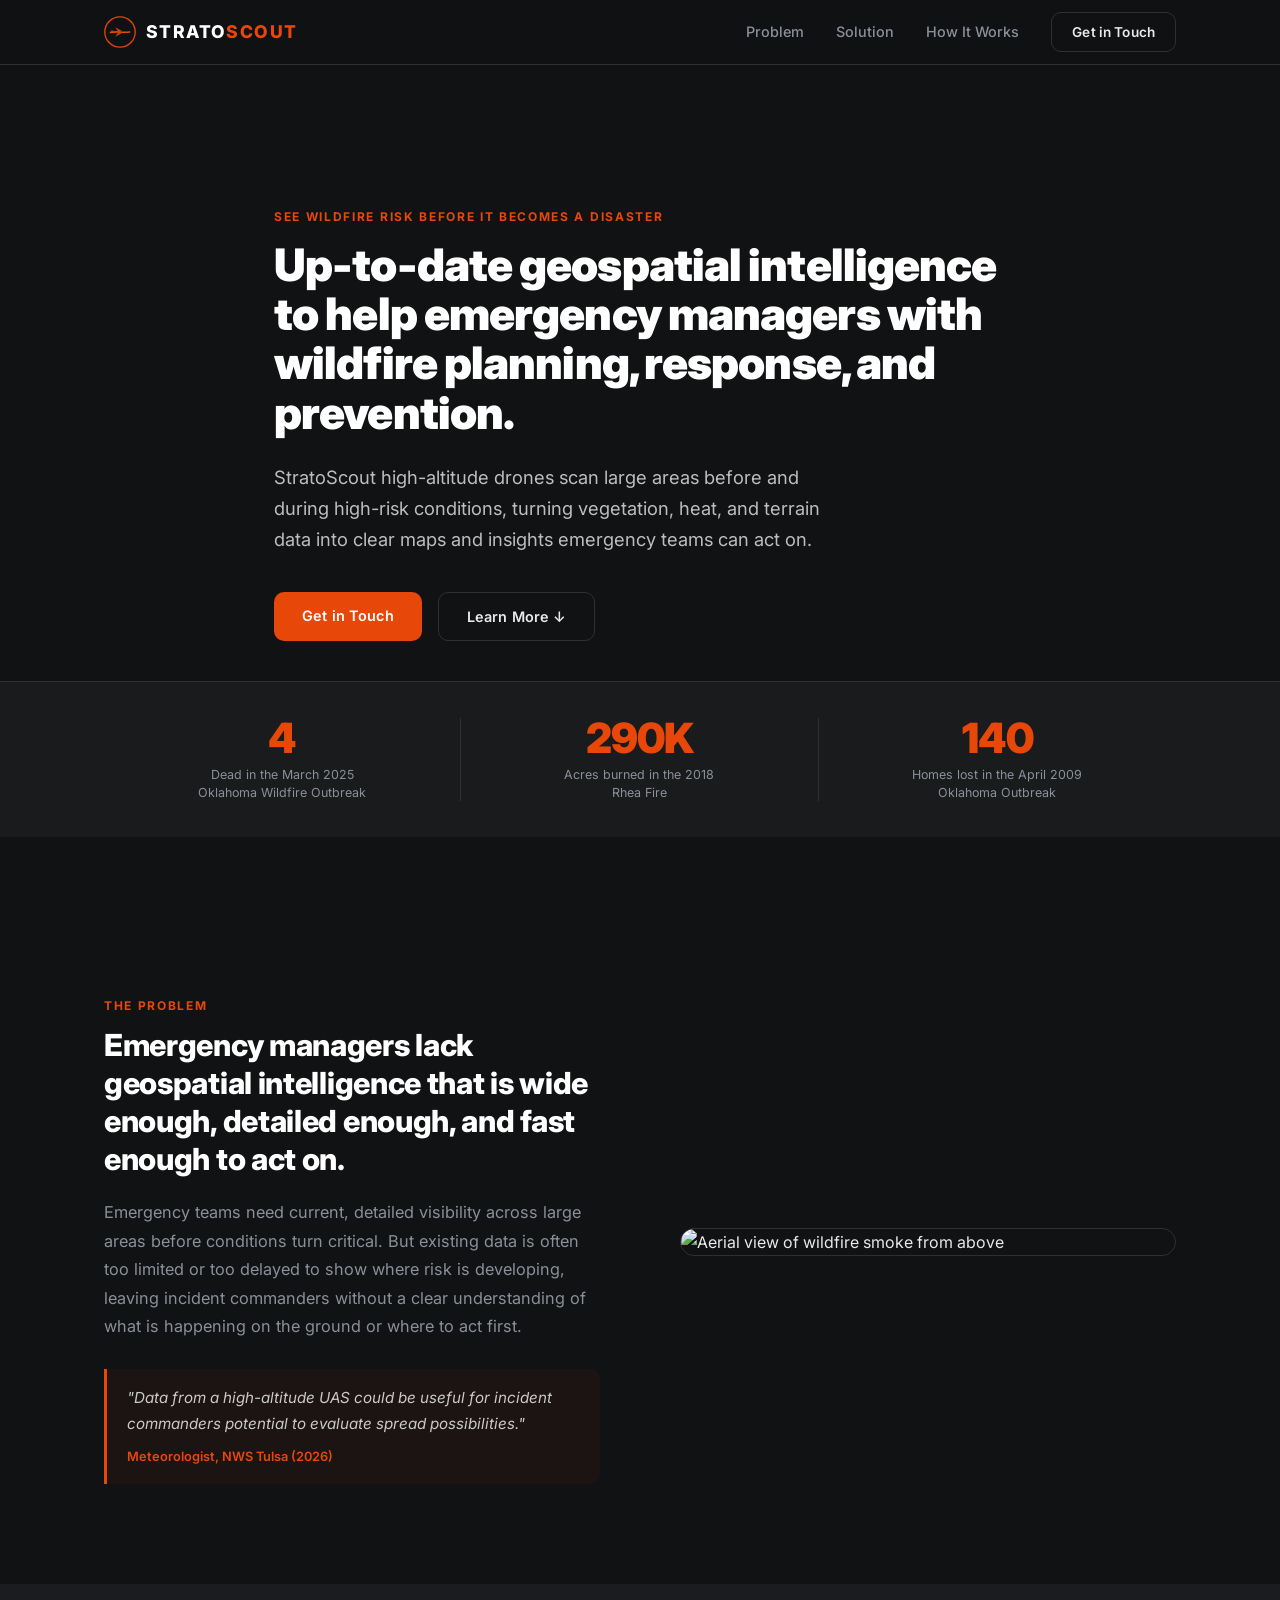
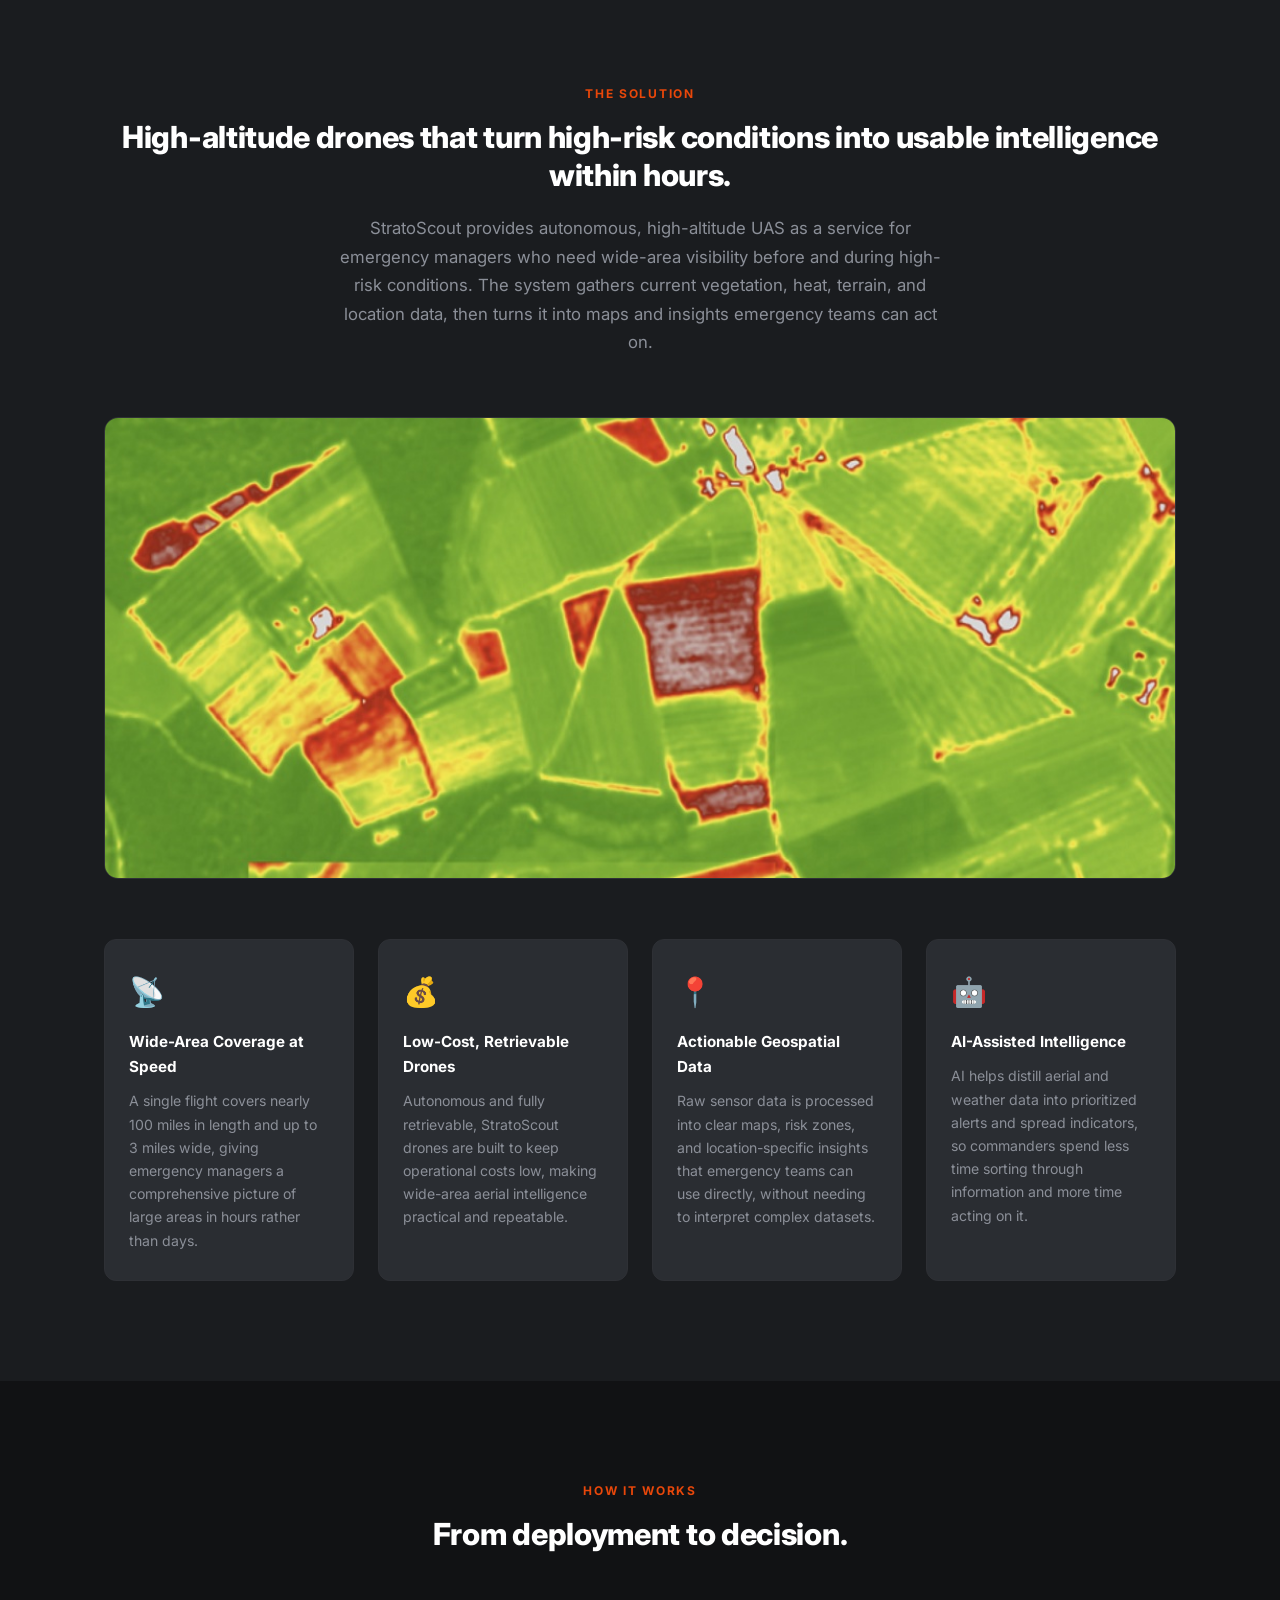
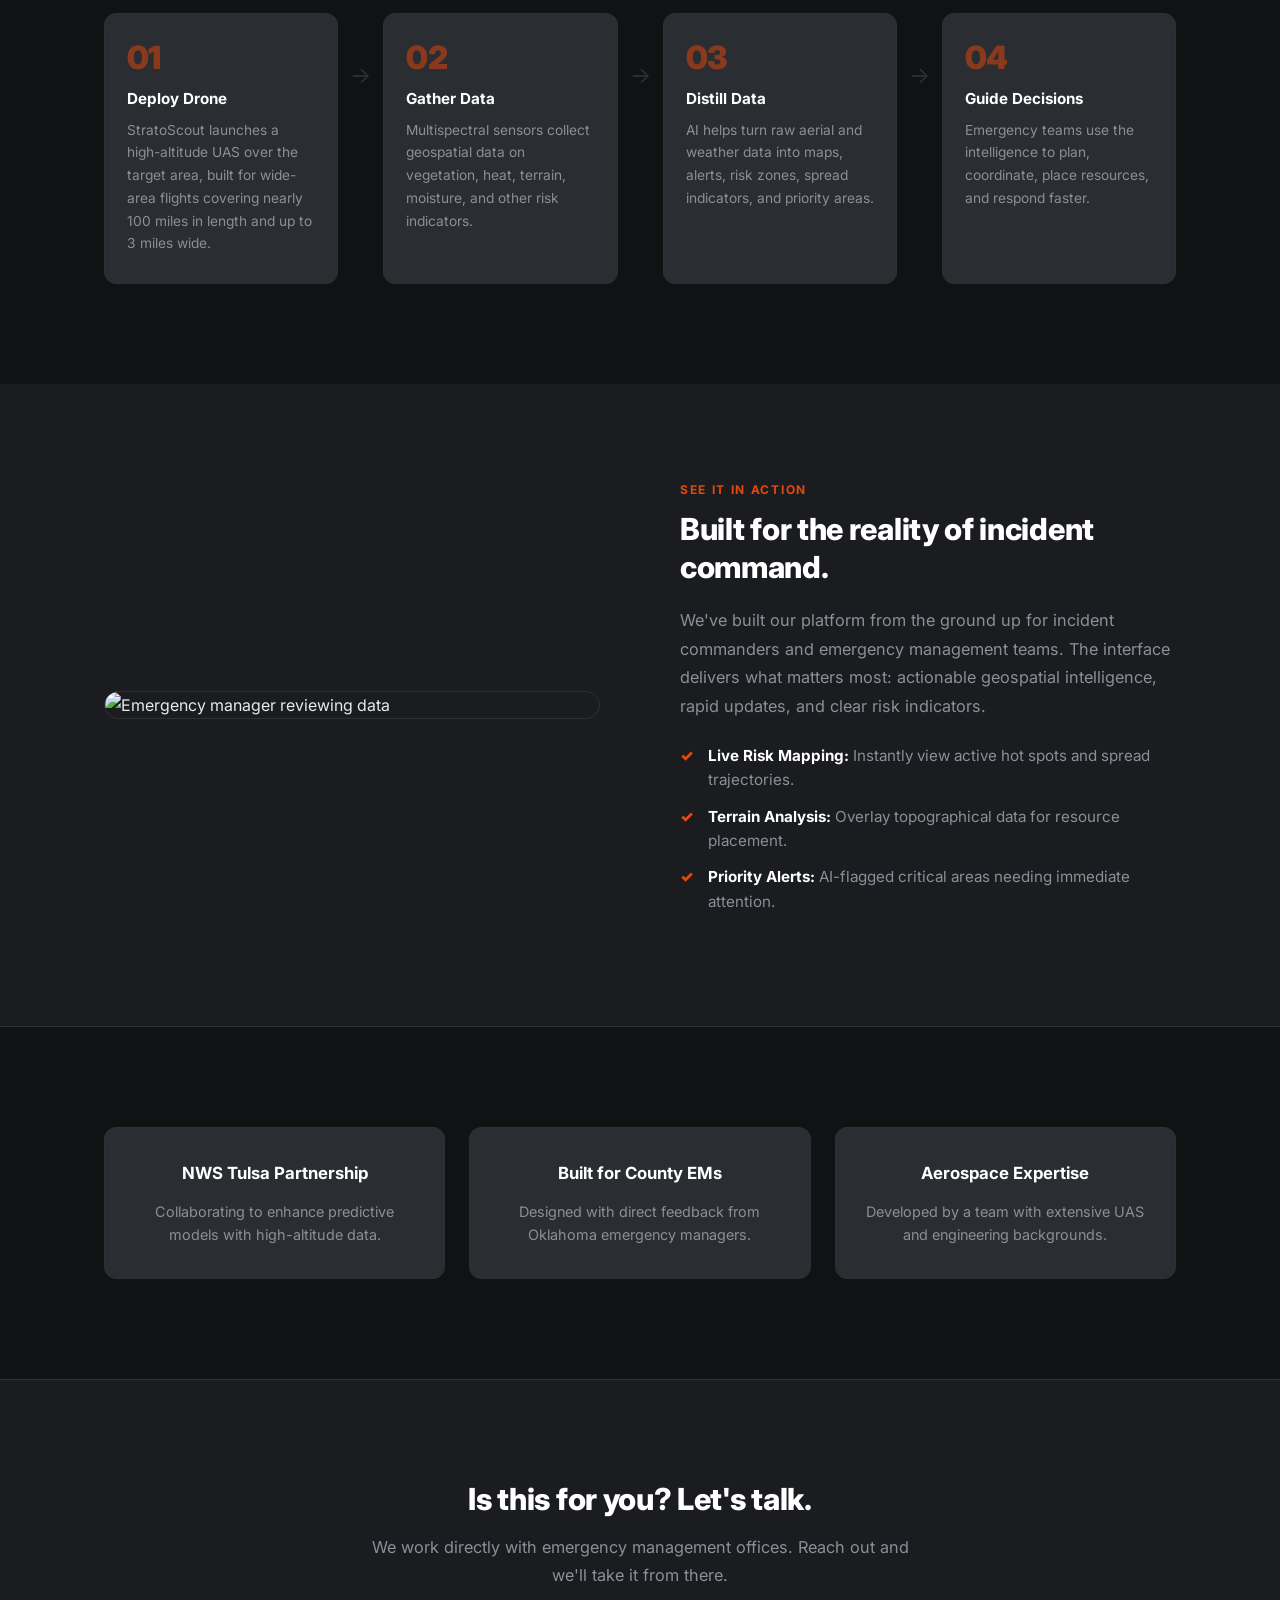
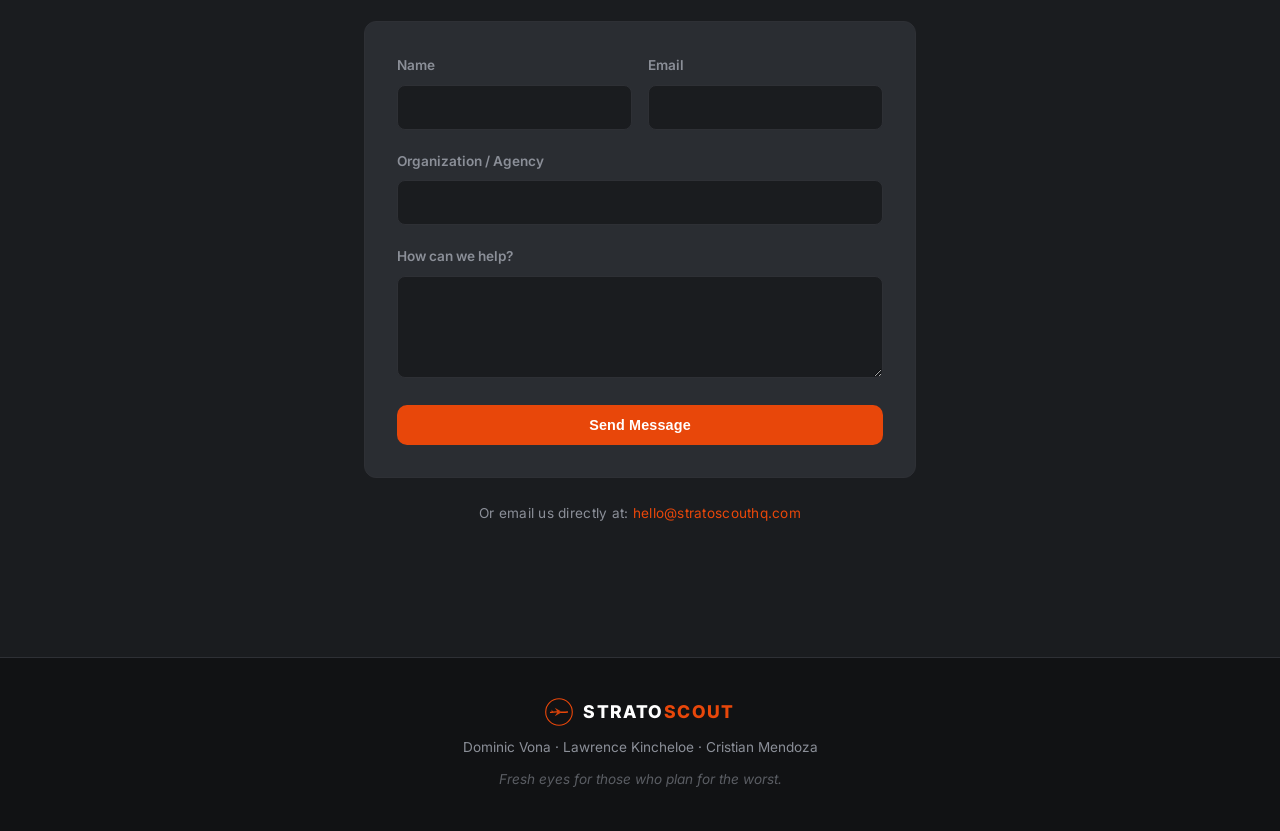
==== commit e713de63: "feat: add demo, validation, and contact form sections - Add Demo section displaying product capabili" ====
--- a/index.html
+++ b/index.html
@@ -36,7 +36,7 @@
         <a href="#problem">Problem</a>
         <a href="#solution">Solution</a>
         <a href="#how">How It Works</a>
-        <a href="mailto:hello@stratoscouthq.com" class="btn btn-outline">Get in Touch</a>
+        <a href="#contact" class="btn btn-outline">Get in Touch</a>
       </nav>
     </div>
   </header>
@@ -48,7 +48,7 @@
       <h1>Up-to-date geospatial intelligence to help emergency managers with wildfire planning, response, and prevention.</h1>
       <p class="hero-sub">StratoScout high-altitude drones scan large areas before and during high-risk conditions, turning vegetation, heat, and terrain data into clear maps and insights emergency teams can act on.</p>
       <div class="hero-ctas">
-        <a href="mailto:hello@stratoscouthq.com" class="btn btn-primary">Get in Touch</a>
+        <a href="#contact" class="btn btn-primary">Get in Touch</a>
         <a href="#problem" class="btn btn-ghost">Learn More ↓</a>
       </div>
     </div>
@@ -179,13 +179,90 @@
     </div>
   </section>
 
+  <!-- DEMO -->
+  <section class="section demo" id="demo">
+    <div class="container two-col reverse">
+      <div class="col-text">
+        <p class="eyebrow red">See It In Action</p>
+        <h2>Built for the reality of incident command.</h2>
+        <p>
+          We've built our platform from the ground up for incident commanders and emergency management teams. The interface delivers what matters most: actionable geospatial intelligence, rapid updates, and clear risk indicators.
+        </p>
+        <ul class="checklist">
+          <li><strong>Live Risk Mapping:</strong> Instantly view active hot spots and spread trajectories.</li>
+          <li><strong>Terrain Analysis:</strong> Overlay topographical data for resource placement.</li>
+          <li><strong>Priority Alerts:</strong> AI-flagged critical areas needing immediate attention.</li>
+        </ul>
+      </div>
+      <div class="col-image">
+        <img
+          src="https://sspark.genspark.ai/cfimages?u1=qQd73Yn9K%2F%2B28Bf8eY2fI%2B4tF9P2H2Kq2K4aB0yR567T96G%2B1T7%2B2n48xNnO9XN4bTq25t1q1Jv54X18XmZk1b9q&u2=2Y2y4c3n3L&width=2560"
+          alt="Emergency manager reviewing data"
+        />
+      </div>
+    </div>
+  </section>
+
+  <!-- VALIDATION STRIP -->
+  <section class="section validation" id="validation">
+    <div class="container">
+      <div class="val-cards">
+        <div class="val-card fade-item">
+          <h4>NWS Tulsa Partnership</h4>
+          <p>Collaborating to enhance predictive models with high-altitude data.</p>
+        </div>
+        <div class="val-card fade-item">
+          <h4>Built for County EMs</h4>
+          <p>Designed with direct feedback from Oklahoma emergency managers.</p>
+        </div>
+        <div class="val-card fade-item">
+          <h4>Aerospace Expertise</h4>
+          <p>Developed by a team with extensive UAS and engineering backgrounds.</p>
+        </div>
+      </div>
+    </div>
+  </section>
+
   <!-- CTA BAND -->
   <section class="section cta-band" id="contact">
     <div class="container cta-band-inner">
       <h2>Is this for you? Let's talk.</h2>
       <p>We work directly with emergency management offices. Reach out and we'll take it from there.</p>
-      <a href="mailto:hello@stratoscouthq.com" class="btn btn-primary">Get in Touch</a>
-      <p class="cta-email">hello@stratoscouthq.com</p>
+
+      <div class="form-container">
+        <form id="contact-form">
+          <div class="form-row">
+            <div class="form-group">
+              <label for="name">Name</label>
+              <input type="text" id="name" name="name" required />
+            </div>
+            <div class="form-group">
+              <label for="email">Email</label>
+              <input type="email" id="email" name="email" required />
+            </div>
+          </div>
+          <div class="form-group">
+            <label for="org">Organization / Agency</label>
+            <input type="text" id="org" name="org" required />
+          </div>
+          <div class="form-group">
+            <label for="message">How can we help?</label>
+            <textarea id="message" name="message" rows="4" required></textarea>
+          </div>
+          <button type="submit" class="btn btn-primary btn-submit">
+            <span class="btn-text">Send Message</span>
+            <span class="btn-loader"></span>
+          </button>
+        </form>
+
+        <div id="form-success" class="form-success hidden">
+          <div class="success-icon">✓</div>
+          <h3>Message Received</h3>
+          <p>Thanks for reaching out. A member of the StratoScout team will be in touch shortly.</p>
+        </div>
+      </div>
+
+      <p class="cta-email">Or email us directly at: <a href="mailto:hello@stratoscouthq.com">hello@stratoscouthq.com</a></p>
     </div>
   </section>
 
--- a/css/style.css
+++ b/css/style.css
@@ -436,6 +436,67 @@
   flex-shrink: 0;
 }
 
+/* ─── DEMO ─── */
+.demo {
+  background: var(--dark);
+}
+
+.checklist {
+  list-style: none;
+  margin-top: 24px;
+}
+.checklist li {
+  position: relative;
+  padding-left: 28px;
+  margin-bottom: 12px;
+  font-size: 0.95rem;
+  color: var(--muted);
+  line-height: 1.6;
+}
+.checklist li::before {
+  content: '✓';
+  position: absolute;
+  left: 0;
+  top: 0;
+  color: var(--orange);
+  font-weight: 900;
+}
+.checklist li strong {
+  color: var(--white);
+}
+
+/* ─── VALIDATION ─── */
+.validation {
+  background: var(--charcoal);
+  border-top: 1px solid var(--border);
+}
+
+.val-cards {
+  display: grid;
+  grid-template-columns: repeat(3, 1fr);
+  gap: 24px;
+}
+
+.val-card {
+  background: var(--mid);
+  border: 1px solid var(--border);
+  border-radius: 12px;
+  padding: 32px 24px;
+  text-align: center;
+}
+.val-card h4 {
+  font-size: 1.05rem;
+  font-weight: 700;
+  color: var(--white);
+  margin-bottom: 12px;
+}
+.val-card p {
+  font-size: 0.9rem;
+  color: var(--muted);
+  line-height: 1.6;
+}
+
+
 /* CTA BAND */
 .cta-band {
   background: var(--dark);
@@ -459,11 +520,129 @@
   line-height: 1.7;
 }
 
+.form-container {
+  background: var(--mid);
+  border: 1px solid var(--border);
+  border-radius: 12px;
+  padding: 32px;
+  margin-top: 32px;
+  text-align: left;
+}
+
+.form-row {
+  display: grid;
+  grid-template-columns: 1fr 1fr;
+  gap: 16px;
+}
+
+.form-group {
+  margin-bottom: 20px;
+}
+
+.form-group label {
+  display: block;
+  font-size: 0.85rem;
+  font-weight: 600;
+  color: var(--muted);
+  margin-bottom: 8px;
+}
+
+.form-group input,
+.form-group textarea {
+  width: 100%;
+  background: var(--dark);
+  border: 1px solid var(--border);
+  border-radius: 8px;
+  padding: 12px 16px;
+  color: var(--text);
+  font-family: 'Inter', sans-serif;
+  font-size: 0.95rem;
+  transition: border-color 0.2s;
+}
+
+.form-group input:focus,
+.form-group textarea:focus {
+  outline: none;
+  border-color: var(--orange);
+}
+
+.btn-submit {
+  width: 100%;
+  display: flex;
+  align-items: center;
+  justify-content: center;
+  position: relative;
+}
+
+.btn-loader {
+  display: none;
+  width: 18px;
+  height: 18px;
+  border: 2px solid rgba(255,255,255,0.3);
+  border-radius: 50%;
+  border-top-color: #fff;
+  animation: spin 1s ease-in-out infinite;
+  position: absolute;
+}
+
+@keyframes spin {
+  to { transform: rotate(360deg); }
+}
+
+.btn-submit.loading .btn-text {
+  opacity: 0;
+}
+.btn-submit.loading .btn-loader {
+  display: block;
+}
+
+.hidden {
+  display: none !important;
+}
+
+.form-success {
+  text-align: center;
+  padding: 40px 20px;
+}
+
+.success-icon {
+  width: 48px;
+  height: 48px;
+  background: rgba(232,71,10,0.1);
+  color: var(--orange);
+  border-radius: 50%;
+  display: flex;
+  align-items: center;
+  justify-content: center;
+  font-size: 1.5rem;
+  margin: 0 auto 20px;
+}
+
+.form-success h3 {
+  font-size: 1.25rem;
+  color: var(--white);
+  margin-bottom: 12px;
+}
+
+.form-success p {
+  font-size: 0.95rem;
+  color: var(--muted);
+  line-height: 1.6;
+}
+
 .cta-email {
-  margin-top: 14px !important;
+  margin-top: 24px !important;
   font-size: 0.85rem !important;
   color: var(--muted) !important;
   letter-spacing: 0.02em;
+}
+
+.cta-email a {
+  color: var(--orange);
+  text-decoration: none;
+}
+.cta-email a:hover {
+  text-decoration: underline;
 }
 
 /* ─── FOOTER ─── */
